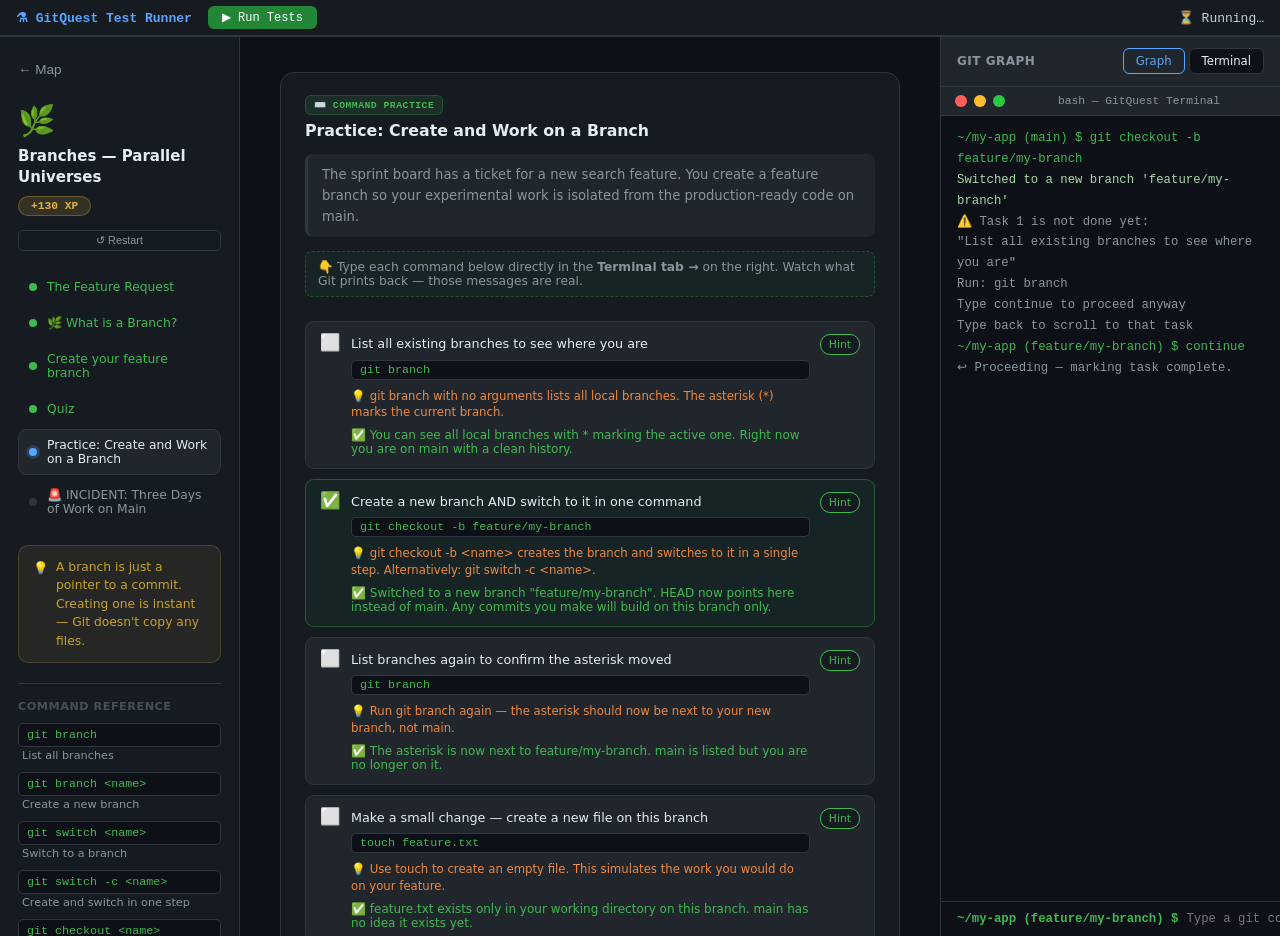
==== tests/runner.html @ 6dc4c081 "test: add comprehensive test suite with in-browser runner Adds tests/gitquest.test.js — 14 suites, 1" ====
<!DOCTYPE html>
<html lang="en">
<head>
  <meta charset="UTF-8" />
  <meta name="viewport" content="width=device-width, initial-scale=1.0" />
  <title>GitQuest — Test Runner</title>
  <link rel="stylesheet" href="../css/style.css" />
  <style>
    /* ── Test runner banner ── */
    #gq-runner-banner {
      position: fixed;
      top: 0; left: 0; right: 0;
      background: #161b22;
      border-bottom: 2px solid #30363d;
      color: #c9d1d9;
      font-family: 'JetBrains Mono', monospace;
      font-size: 13px;
      padding: 6px 16px;
      display: flex;
      align-items: center;
      gap: 16px;
      z-index: 99999;
    }
    #gq-runner-banner .banner-title { font-weight: 600; color: #58a6ff; }
    #gq-runner-banner .banner-status { margin-left: auto; }
    #gq-run-btn {
      background: #238636;
      color: #fff;
      border: none;
      border-radius: 6px;
      padding: 4px 14px;
      font-family: inherit;
      font-size: 12px;
      cursor: pointer;
    }
    #gq-run-btn:hover { background: #2ea043; }
    /* push game content below banner */
    #app { margin-top: 36px; }
  </style>
</head>
<body>

<!-- ── Test runner banner (always visible) ── -->
<div id="gq-runner-banner">
  <span class="banner-title">⚗ GitQuest Test Runner</span>
  <button id="gq-run-btn" onclick="GQTest.run()">▶ Run Tests</button>
  <span class="banner-status" id="gq-banner-status">Ready — click Run Tests</span>
</div>

<div id="app">

  <!-- ═══════════════ SCREEN: WELCOME ═══════════════ -->
  <div id="screen-welcome" class="screen active">
    <div class="stars"></div>
    <div class="welcome-content">
      <div class="logo-area">
        <div class="logo-icon">⎇</div>
        <h1 class="logo-text">Git<span class="accent">Quest</span></h1>
        <p class="logo-tagline">Master Git. One commit at a time.</p>
      </div>
      <div class="welcome-features">
        <div class="feature-chip">🎮 Interactive Challenges</div>
        <div class="feature-chip">🌲 Visual Git Trees</div>
        <div class="feature-chip">💻 IDE Simulations</div>
        <div class="feature-chip">🏆 Achievements</div>
      </div>
      <div class="welcome-actions">
        <button class="btn btn-primary btn-lg" onclick="App.showScreen('lifestage')">
          Start Your Quest
          <span class="btn-arrow">→</span>
        </button>
        <button class="btn btn-ghost" onclick="App.showScreen('profile')">
          View Progress
        </button>
      </div>
      <p class="welcome-sub">No installation required · Runs in your browser · Progress saved locally</p>
    </div>
  </div>

  <!-- ═══════════════ SCREEN: LIFE STAGE ═══════════════ -->
  <div id="screen-lifestage" class="screen">
    <div class="screen-header">
      <button class="btn-back" onclick="App.showScreen('welcome')">← Back</button>
      <h2>A bit about you</h2>
      <p class="screen-subtitle">We'll tailor examples to your world so concepts click faster</p>
    </div>
    <div class="lifestage-grid">
      <div class="lifestage-card" onclick="App.selectLifeStage('school')">
        <div class="lifestage-icon">🏫</div>
        <h3>High School</h3>
        <p>Examples from school projects, group assignments, and working with classmates on shared files.</p>
        <div class="lifestage-sample">"Me and Jamie are editing the same Word doc and now we have three versions…"</div>
      </div>
      <div class="lifestage-card" onclick="App.selectLifeStage('uni')">
        <div class="lifestage-icon">🎓</div>
        <h3>University</h3>
        <p>Relatable to coursework, dissertations, lab partners, and software engineering group projects.</p>
        <div class="lifestage-sample">"Our 4-person team is all pushing to the same repo and things keep breaking…"</div>
      </div>
      <div class="lifestage-card" onclick="App.selectLifeStage('working')">
        <div class="lifestage-icon">💼</div>
        <h3>Working Professional</h3>
        <p>Real team scenarios: production hotfixes, PR reviews, branching strategies, deployments.</p>
        <div class="lifestage-sample">"My manager said 'don't break main' and I have no idea what that means yet…"</div>
      </div>
      <div class="lifestage-card" onclick="App.selectLifeStage('learner')">
        <div class="lifestage-icon">🌱</div>
        <h3>Self-Taught / Hobbyist</h3>
        <p>Building personal projects, learning from tutorials, and trying not to lose code between sessions.</p>
        <div class="lifestage-sample">"I deleted my entire project by accident and I want to make sure that never happens again…"</div>
      </div>
    </div>
  </div>

  <!-- ═══════════════ SCREEN: PERSONA SELECT ═══════════════ -->
  <div id="screen-persona" class="screen">
    <div class="screen-header">
      <button class="btn-back" onclick="App.showScreen('lifestage')">← Back</button>
      <h2>Choose Your Path</h2>
      <p class="screen-subtitle">Select the level that best fits where you are right now</p>
    </div>
    <div class="persona-grid">
      <div class="persona-card beginner" onclick="App.selectPersona('beginner')">
        <div class="persona-badge">🌱</div>
        <h3>Explorer</h3>
        <div class="persona-tag">Beginner</div>
        <p class="persona-desc">Brand new to Git? Start here. Visual lessons, no prior knowledge needed.</p>
        <div class="persona-sample">"I have no idea what version control is — where do I even start?"</div>
        <div class="persona-stats">
          <span>12 lessons</span><span>~2 hrs</span><span>No prereqs</span>
        </div>
      </div>
      <div class="persona-card intermediate" onclick="App.selectPersona('intermediate')">
        <div class="persona-badge">🔀</div>
        <h3>Adventurer</h3>
        <div class="persona-tag">Intermediate</div>
        <p class="persona-desc">Know the basics but want to work smarter. Real team scenarios, merge conflicts, pull requests.</p>
        <div class="persona-sample">"I know commits and branches — but merge conflicts terrify me."</div>
        <div class="persona-stats">
          <span>10 lessons</span><span>~3 hrs</span><span>Basic Git needed</span>
        </div>
      </div>
      <div class="persona-card expert" onclick="App.selectPersona('expert')">
        <div class="persona-badge">⚡</div>
        <h3>Master</h3>
        <div class="persona-tag">Expert</div>
        <p class="persona-desc">Production incidents, advanced workflows, team governance. You architect how teams ship.</p>
        <div class="persona-sample">"I need to bisect a regression before standups — where do I start?"</div>
        <div class="persona-stats">
          <span>8 lessons</span><span>~4 hrs</span><span>Solid Git experience</span>
        </div>
      </div>
      <div class="persona-card innovator" onclick="App.selectPersona('innovator')">
        <div class="persona-badge">🚀</div>
        <h3>Innovator</h3>
        <div class="persona-tag">AI & Strategy</div>
        <div class="innovator-new-badge">✨ NEW</div>
        <p class="persona-desc">GitOps, trunk-based dev, AI agents, merge queues — the cutting edge of how elite teams ship.</p>
        <div class="persona-sample">"I want AI coding agents and GitOps pipelines working together seamlessly."</div>
        <div class="persona-stats">
          <span>11 lessons</span><span>~5 hrs</span><span>Expert Git needed</span>
        </div>
      </div>
    </div>
  </div>

  <!-- ═══════════════ SCREEN: WORLD MAP ═══════════════ -->
  <div id="screen-worldmap" class="screen">
    <div class="worldmap-header">
      <div class="worldmap-title-area">
        <button class="btn-back" onclick="App.showScreen('persona')">← Change Path</button>
        <div>
          <h2 id="worldmap-title">Explorer Path</h2>
          <p id="worldmap-subtitle">Your Git journey starts here</p>
        </div>
      </div>
      <div class="worldmap-hud">
        <div class="hud-item">
          <span class="hud-label">XP</span>
          <span class="hud-value" id="hud-xp">0</span>
        </div>
        <div class="hud-item">
          <span class="hud-label">Level</span>
          <span class="hud-value" id="hud-level">1</span>
        </div>
        <div class="hud-item">
          <span class="hud-label">Streak</span>
          <span class="hud-value" id="hud-streak">0 🔥</span>
        </div>
        <button class="btn btn-ghost btn-sm" onclick="App.promptResetPath()">↺ Reset Path</button>
        <button class="btn btn-ghost btn-sm" onclick="App.showScreen('profile')">Profile</button>
      </div>
    </div>
    <div class="xp-bar-container">
      <div class="xp-bar" id="xp-bar"></div>
      <span class="xp-bar-label" id="xp-bar-label">0 / 500 XP</span>
    </div>
    <div class="level-map" id="level-map"></div>
  </div>

  <!-- ═══════════════ SCREEN: LESSON ═══════════════ -->
  <div id="screen-lesson" class="screen">
    <div class="lesson-layout">
      <div class="lesson-sidebar">
        <button class="btn-back" onclick="App.showScreen('worldmap')">← Map</button>
        <div class="lesson-meta">
          <div class="lesson-badge" id="lesson-badge">🌱</div>
          <h3 id="lesson-title">Lesson Title</h3>
          <div class="lesson-xp-pill" id="lesson-xp-pill">+100 XP</div>
          <button class="btn-restart-lesson" onclick="App.promptRestartLesson()" title="Restart this lesson from the beginning">↺ Restart</button>
        </div>
        <div class="lesson-progress-steps" id="lesson-steps"></div>
        <div class="lesson-tip-box" id="lesson-tip-box">
          <span class="tip-icon">💡</span>
          <span id="lesson-tip-text">Tip text here</span>
        </div>
        <div class="command-reference" id="command-reference"></div>
      </div>
      <div class="lesson-main">
        <div class="lesson-stage" id="lesson-stage"></div>
        <div class="lesson-controls">
          <button class="btn btn-ghost" id="btn-hint" onclick="App.showHint()">💡 Hint</button>
          <div class="lesson-nav">
            <button class="btn btn-secondary" id="btn-prev" onclick="App.prevStep()">← Prev</button>
            <button class="btn btn-primary" id="btn-next" onclick="App.nextStep()">Next →</button>
          </div>
        </div>
      </div>
      <div class="lesson-visualizer">
        <div class="visualizer-header">
          <span class="viz-title">Git Graph</span>
          <div class="viz-tabs">
            <button class="viz-tab active" onclick="App.switchVizTab('graph', this)">Graph</button>
            <button class="viz-tab" onclick="App.switchVizTab('terminal', this)">Terminal</button>
          </div>
        </div>
        <div class="viz-panel active" id="viz-graph">
          <svg id="git-svg" width="100%" height="320"></svg>
          <div class="git-legend" id="git-legend"></div>
        </div>
        <div class="viz-panel" id="viz-terminal">
          <div class="terminal-window">
            <div class="terminal-titlebar">
              <span class="t-dot red"></span>
              <span class="t-dot yellow"></span>
              <span class="t-dot green"></span>
              <span class="t-title">bash — GitQuest Terminal</span>
            </div>
            <div class="terminal-output" id="terminal-output"></div>
            <div class="terminal-input-row">
              <span class="terminal-prompt" id="terminal-prompt">$ </span>
              <input type="text" class="terminal-input" id="terminal-input"
                     placeholder="Type a git command…"
                     autocomplete="off" spellcheck="false"
                     onkeydown="Terminal.handleKey(event)" />
            </div>
          </div>
        </div>
      </div>
    </div>
  </div>

  <!-- ═══════════════ SCREEN: PROFILE ═══════════════ -->
  <div id="screen-profile" class="screen">
    <div class="screen-header">
      <button class="btn-back" onclick="App.goBack()">← Back</button>
      <h2>Your Profile</h2>
    </div>
    <div class="profile-layout">
      <div class="profile-card">
        <div class="profile-avatar">⎇</div>
        <h3 id="profile-name">Git Developer</h3>
        <p id="profile-level-label" class="profile-level">Explorer • Level 1</p>
        <div class="profile-xp-bar"><div id="profile-xp-fill"></div></div>
        <p id="profile-xp-text" class="profile-xp-text">0 / 500 XP to next level</p>
      </div>
      <div class="profile-stats-grid" id="profile-stats"></div>
      <div class="achievements-section">
        <h3>Achievements</h3>
        <div class="achievements-grid" id="achievements-grid"></div>
      </div>
      <div class="reset-section">
        <button class="btn btn-danger" onclick="App.resetGame()">Reset All Progress</button>
        <p class="reset-warning">This will erase all XP, completed lessons, and achievements.</p>
      </div>
    </div>
  </div>

</div><!-- #app -->

<!-- Modals (required by App.closeModal etc.) -->
<div id="modal-reset" class="modal-overlay hidden">
  <div class="modal-box">
    <div class="modal-icon">⚠️</div>
    <h2>Reset All Progress?</h2>
    <p>All XP, completed lessons, and achievements will be permanently deleted. This cannot be undone.</p>
    <div class="modal-actions">
      <button class="btn btn-danger" onclick="App.confirmReset()">Yes, Reset Everything</button>
      <button class="btn btn-ghost" onclick="App.closeModal('modal-reset')">Cancel</button>
    </div>
  </div>
</div>
<div id="modal-levelcomplete" class="modal-overlay hidden">
  <div class="modal-box">
    <div class="modal-confetti" id="confetti-container"></div>
    <div class="modal-icon">🎉</div>
    <h2>Level Complete!</h2>
    <p id="modal-lesson-name">Lesson Name</p>
    <div class="xp-award">
      <span class="xp-award-label">XP Earned</span>
      <span class="xp-award-value" id="modal-xp">+100</span>
    </div>
    <div id="modal-achievements" class="modal-achievements"></div>
    <div id="modal-story-beat" class="modal-story-beat hidden"></div>
    <div class="modal-actions">
      <button class="btn btn-primary" onclick="App.onLevelCompleteContinue()">Continue →</button>
      <button class="btn btn-ghost" onclick="App.goToMap()">Back to Map</button>
    </div>
  </div>
</div>
<div id="achievement-toast" class="achievement-toast hidden">
  <div class="toast-icon" id="toast-icon">🏆</div>
  <div class="toast-content">
    <div class="toast-title">Achievement Unlocked!</div>
    <div class="toast-name" id="toast-name">First Commit</div>
  </div>
</div>
<div id="modal-conflict" class="modal-overlay hidden">
  <div class="modal-box modal-wide">
    <h3>⚡ Merge Conflict</h3>
    <p id="conflict-context"></p>
    <div class="conflict-editor" id="conflict-editor">
      <div class="conflict-file-header" id="conflict-file-header"></div>
      <textarea class="conflict-textarea" id="conflict-textarea" spellcheck="false"></textarea>
    </div>
    <div class="conflict-actions">
      <button class="btn btn-secondary" onclick="App.resolveConflict('ours')">Keep Ours</button>
      <button class="btn btn-secondary" onclick="App.resolveConflict('theirs')">Keep Theirs</button>
      <button class="btn btn-secondary" onclick="App.resolveConflict('both')">Keep Both</button>
      <button class="btn btn-primary" onclick="App.submitConflictResolution()">Commit Merge ✓</button>
    </div>
    <div class="conflict-hint" id="conflict-hint"></div>
  </div>
</div>
<div id="modal-reset-path" class="modal-overlay hidden">
  <div class="modal-box">
    <div class="modal-icon">↺</div>
    <h2>Reset Path Progress?</h2>
    <p id="modal-reset-path-name">This will erase all XP and completed lessons for this path only.</p>
    <div class="modal-actions">
      <button class="btn btn-danger" onclick="App.confirmResetPath()">Yes, Reset Path</button>
      <button class="btn btn-ghost" onclick="App.closeModal('modal-reset-path')">Cancel</button>
    </div>
  </div>
</div>
<div id="modal-restart-lesson" class="modal-overlay hidden">
  <div class="modal-box">
    <div class="modal-icon">↺</div>
    <h2>Restart Lesson?</h2>
    <p id="modal-restart-lesson-name">This will reset your progress for this lesson only.</p>
    <div class="modal-actions">
      <button class="btn btn-primary" onclick="App.confirmRestartLesson()">Restart Lesson</button>
      <button class="btn btn-ghost" onclick="App.closeModal('modal-restart-lesson')">Cancel</button>
    </div>
  </div>
</div>
<div id="modal-ide" class="modal-overlay hidden">
  <div class="modal-box modal-fullish">
    <button class="modal-close" onclick="App.closeModal('modal-ide')">✕</button>
    <div id="ide-content"></div>
  </div>
</div>

<!-- Game scripts (same order as index.html) -->
<script src="../js/data.js"></script>
<script src="../js/data-innovator.js"></script>
<script src="../js/data-practical.js"></script>
<script src="../js/data-lifestage.js"></script>
<script src="../js/data-commands.js"></script>
<script src="../js/data-story.js"></script>
<script src="../js/visualizer.js"></script>
<script src="../js/terminal.js"></script>
<script src="../js/app.js"></script>

<!-- Test suite -->
<script src="gitquest.test.js"></script>

<script>
  // Wire banner status updates and auto-run
  (function () {
    const status = document.getElementById('gq-banner-status');

    // Patch GQTest.run to also update the banner
    const _origRun = GQTest.run.bind(GQTest);
    GQTest.run = async function () {
      status.textContent = '⏳ Running…';
      document.getElementById('gq-run-btn').disabled = true;
      try {
        await _origRun();
      } finally {
        document.getElementById('gq-run-btn').disabled = false;
        // Banner text is updated inside renderResults via the overlay
        status.textContent = 'Done — see panel below ↓';
      }
    };

    // Auto-run after a short delay so all scripts have initialised
    window.addEventListener('load', () => {
      setTimeout(() => GQTest.run(), 600);
    });
  })();
</script>
</body>
</html>
---- css/style.css ----
/* ═══════════════════════════════════════════════
   GitQuest — Global Styles
   ═══════════════════════════════════════════════ */

:root {
  --bg:          #0d1117;
  --bg2:         #161b22;
  --bg3:         #21262d;
  --border:      #30363d;
  --text:        #e6edf3;
  --text-muted:  #8b949e;
  --text-dim:    #484f58;

  --green:       #3fb950;
  --green-dim:   #1a3a22;
  --blue:        #58a6ff;
  --blue-dim:    #1a2a3a;
  --orange:      #f0883e;
  --orange-dim:  #3a2010;
  --red:         #f85149;
  --purple:      #bc8cff;
  --yellow:      #e3b341;

  --beginner:      #3fb950;
  --beginner-bg:   #0d2818;
  --inter:         #58a6ff;
  --inter-bg:      #0a1929;
  --expert:        #f0883e;
  --expert-bg:     #1f1108;
  --innovator:     #d2a8ff;
  --innovator-bg:  #160d24;

  --radius:      10px;
  --radius-lg:   16px;
  --shadow:      0 4px 24px rgba(0,0,0,.5);
  --transition:  0.22s ease;

  --font-mono:   'JetBrains Mono', 'Fira Code', monospace;
  --font-main:   'Inter', system-ui, sans-serif;
}

*, *::before, *::after { box-sizing: border-box; margin: 0; padding: 0; }

html { font-size: 15px; scroll-behavior: smooth; }

body {
  font-family: var(--font-main);
  background: var(--bg);
  color: var(--text);
  min-height: 100vh;
  overflow-x: hidden;
}

/* ── Scrollbars ────────────────────────────────── */
::-webkit-scrollbar { width: 6px; }
::-webkit-scrollbar-track { background: var(--bg2); }
::-webkit-scrollbar-thumb { background: var(--border); border-radius: 3px; }

/* ── App shell ─────────────────────────────────── */
#app { min-height: 100vh; position: relative; }

/* ── Screens ───────────────────────────────────── */
.screen {
  display: none;
  min-height: 100vh;
  animation: fadeIn .28s ease;
}
.screen.active { display: flex; flex-direction: column; }

@keyframes fadeIn {
  from { opacity: 0; transform: translateY(8px); }
  to   { opacity: 1; transform: translateY(0); }
}

/* ═══════════════════════════════════════════════
   WELCOME SCREEN
   ═══════════════════════════════════════════════ */
#screen-welcome {
  align-items: center;
  justify-content: center;
  position: relative;
  background: radial-gradient(ellipse 80% 60% at 50% 30%, #0a1f1a 0%, var(--bg) 70%);
}

.stars {
  position: absolute; inset: 0; pointer-events: none;
  background-image:
    radial-gradient(1px 1px at 20% 30%, #fff4 0%, transparent 100%),
    radial-gradient(1px 1px at 80% 10%, #fff3 0%, transparent 100%),
    radial-gradient(1px 1px at 60% 70%, #fff3 0%, transparent 100%),
    radial-gradient(2px 2px at 40% 55%, #fff2 0%, transparent 100%),
    radial-gradient(1px 1px at 10% 80%, #fff4 0%, transparent 100%),
    radial-gradient(1px 1px at 90% 85%, #fff3 0%, transparent 100%),
    radial-gradient(1px 1px at 50% 15%, #fff4 0%, transparent 100%),
    radial-gradient(1px 1px at 25% 65%, #fff2 0%, transparent 100%),
    radial-gradient(1px 1px at 75% 45%, #fff3 0%, transparent 100%);
}

.welcome-content {
  text-align: center;
  z-index: 1;
  max-width: 680px;
  padding: 40px 24px;
}

.logo-area { margin-bottom: 36px; }

.logo-icon {
  font-size: 64px;
  display: block;
  margin-bottom: 8px;
  filter: drop-shadow(0 0 24px var(--green));
  animation: pulse-glow 3s ease-in-out infinite;
}

@keyframes pulse-glow {
  0%, 100% { filter: drop-shadow(0 0 20px var(--green)); }
  50%       { filter: drop-shadow(0 0 40px var(--green)); }
}

.logo-text {
  font-size: 3.6rem;
  font-weight: 700;
  letter-spacing: -2px;
  line-height: 1;
  margin-bottom: 12px;
}

.logo-text .accent { color: var(--green); }

.logo-tagline {
  color: var(--text-muted);
  font-size: 1.1rem;
  letter-spacing: .5px;
}

.welcome-features {
  display: flex;
  flex-wrap: wrap;
  justify-content: center;
  gap: 10px;
  margin-bottom: 40px;
}

.feature-chip {
  background: var(--bg2);
  border: 1px solid var(--border);
  border-radius: 100px;
  padding: 7px 16px;
  font-size: .85rem;
  color: var(--text-muted);
}

.welcome-actions {
  display: flex;
  flex-direction: column;
  align-items: center;
  gap: 14px;
  margin-bottom: 20px;
}

.welcome-sub {
  color: var(--text-dim);
  font-size: .8rem;
  margin-top: 8px;
}

/* ═══════════════════════════════════════════════
   BUTTONS
   ═══════════════════════════════════════════════ */
.btn {
  display: inline-flex;
  align-items: center;
  gap: 8px;
  padding: 11px 24px;
  border-radius: var(--radius);
  border: 1px solid transparent;
  font-family: var(--font-main);
  font-size: .95rem;
  font-weight: 500;
  cursor: pointer;
  transition: all var(--transition);
  text-decoration: none;
  white-space: nowrap;
}

.btn-primary {
  background: var(--green);
  color: #000;
  border-color: var(--green);
}
.btn-primary:hover { background: #4fd260; transform: translateY(-1px); box-shadow: 0 4px 20px rgba(63,185,80,.4); }

.btn-secondary {
  background: var(--bg2);
  color: var(--text);
  border-color: var(--border);
}
.btn-secondary:hover { background: var(--bg3); border-color: var(--text-muted); }

.btn-ghost {
  background: transparent;
  color: var(--text-muted);
  border-color: transparent;
}
.btn-ghost:hover { background: var(--bg2); color: var(--text); }

.btn-lg { padding: 15px 36px; font-size: 1.05rem; }
.btn-sm { padding: 7px 14px; font-size: .82rem; }

.btn-arrow { transition: transform var(--transition); }
.btn:hover .btn-arrow { transform: translateX(4px); }

.btn-back {
  display: inline-flex;
  align-items: center;
  gap: 6px;
  background: none;
  border: none;
  color: var(--text-muted);
  cursor: pointer;
  font-size: .9rem;
  padding: 6px 0;
  transition: color var(--transition);
}
.btn-back:hover { color: var(--text); }

/* ═══════════════════════════════════════════════
   SCREEN HEADER (shared)
   ═══════════════════════════════════════════════ */
.screen-header {
  display: flex;
  flex-direction: column;
  align-items: center;
  padding: 40px 24px 20px;
  text-align: center;
}

.screen-header h2 { font-size: 2rem; font-weight: 700; margin-bottom: 6px; }
.screen-subtitle { color: var(--text-muted); font-size: 1rem; }

/* ═══════════════════════════════════════════════
   PERSONA SELECT
   ═══════════════════════════════════════════════ */
#screen-persona { background: var(--bg); }

/* ─── Persona grid — tile style, matches lifestage-grid ─── */
.persona-grid {
  display: grid;
  grid-template-columns: repeat(auto-fit, minmax(220px, 1fr));
  gap: 20px;
  padding: 24px;
  max-width: 960px;
  margin: 0 auto;
  width: 100%;
}

.persona-card {
  background: var(--bg2);
  border: 1px solid var(--border);
  border-radius: 14px;
  padding: 26px 20px;
  cursor: pointer;
  transition: border-color .2s, transform .15s, box-shadow .2s;
  display: flex;
  flex-direction: column;
  align-items: center;
  text-align: center;
  gap: 10px;
  position: relative;
  overflow: hidden;
}

.persona-card::before {
  content: '';
  position: absolute;
  inset: 0;
  opacity: 0;
  transition: opacity .2s;
  border-radius: 14px;
  pointer-events: none;
}

.persona-card.beginner::before  { background: radial-gradient(ellipse 80% 40% at 50% 0%, var(--beginner-bg) 0%, transparent 70%); }
.persona-card.intermediate::before { background: radial-gradient(ellipse 80% 40% at 50% 0%, var(--inter-bg) 0%, transparent 70%); }
.persona-card.expert::before    { background: radial-gradient(ellipse 80% 40% at 50% 0%, var(--expert-bg) 0%, transparent 70%); }
.persona-card.innovator::before { background: radial-gradient(ellipse 80% 40% at 50% 0%, rgba(188,140,255,.12) 0%, transparent 70%); }

.persona-card:hover { transform: translateY(-3px); box-shadow: 0 8px 24px rgba(0,0,0,.35); }
.persona-card.beginner:hover    { border-color: var(--beginner); }
.persona-card.intermediate:hover { border-color: var(--inter); }
.persona-card.expert:hover      { border-color: var(--expert); }
.persona-card.innovator:hover   { border-color: var(--innovator, #bc8cff); }
.persona-card:hover::before     { opacity: 1; }

.persona-badge { font-size: 2.6rem; }
.persona-card h3 { font-size: 1.15rem; font-weight: 700; margin: 0; }

.persona-tag {
  display: inline-block;
  padding: 2px 10px;
  border-radius: 100px;
  font-size: .72rem;
  font-weight: 600;
  letter-spacing: .5px;
  text-transform: uppercase;
}
.beginner .persona-tag    { background: var(--beginner-bg); color: var(--beginner); border: 1px solid var(--beginner); }
.intermediate .persona-tag { background: var(--inter-bg);   color: var(--inter);    border: 1px solid var(--inter); }
.expert .persona-tag      { background: var(--expert-bg);   color: var(--expert);   border: 1px solid var(--expert); }
.innovator .persona-tag   { background: rgba(188,140,255,.15); color: #bc8cff;      border: 1px solid #bc8cff; }

.persona-desc {
  color: var(--text-muted);
  font-size: .83rem;
  line-height: 1.55;
  margin: 0;
}

.persona-sample {
  font-size: .78rem;
  font-style: italic;
  color: var(--text-dim);
  background: var(--bg3);
  border-radius: 7px;
  padding: 8px 10px;
  line-height: 1.5;
  width: 100%;
}

.persona-stats {
  display: flex;
  gap: 12px;
  padding-top: 8px;
  border-top: 1px solid var(--border);
  width: 100%;
  justify-content: center;
}
.persona-stats span { color: var(--text-dim); font-size: .78rem; }

/* ═══════════════════════════════════════════════
   WORLD MAP
   ═══════════════════════════════════════════════ */
#screen-worldmap {
  background: var(--bg);
  align-items: stretch;
}

.worldmap-header {
  display: flex;
  align-items: center;
  justify-content: space-between;
  padding: 20px 32px;
  border-bottom: 1px solid var(--border);
  background: var(--bg2);
  gap: 16px;
  flex-wrap: wrap;
}

.worldmap-title-area {
  display: flex;
  align-items: center;
  gap: 20px;
}

.worldmap-title-area h2 { font-size: 1.4rem; font-weight: 700; }
.worldmap-title-area p  { color: var(--text-muted); font-size: .85rem; }

.worldmap-hud {
  display: flex;
  align-items: center;
  gap: 24px;
}

.hud-item { display: flex; flex-direction: column; align-items: center; gap: 2px; }
.hud-label { font-size: .7rem; text-transform: uppercase; letter-spacing: .5px; color: var(--text-dim); }
.hud-value { font-size: 1.1rem; font-weight: 700; font-family: var(--font-mono); }

.xp-bar-container {
  height: 5px;
  background: var(--bg3);
  position: relative;
}
.xp-bar {
  height: 100%;
  background: linear-gradient(90deg, var(--green), var(--blue));
  transition: width 0.8s cubic-bezier(.4,0,.2,1);
}
.xp-bar-label {
  position: absolute;
  right: 16px;
  top: 6px;
  font-size: .72rem;
  color: var(--text-dim);
  font-family: var(--font-mono);
}

.level-map {
  flex: 1;
  overflow-y: auto;
  padding: 40px;
  display: flex;
  flex-direction: column;
  gap: 16px;
  max-width: 900px;
  margin: 0 auto;
  width: 100%;
}

.level-item {
  display: flex;
  align-items: center;
  gap: 20px;
  background: var(--bg2);
  border: 1px solid var(--border);
  border-radius: var(--radius-lg);
  padding: 18px 24px;
  cursor: pointer;
  transition: all var(--transition);
  position: relative;
}

.level-item:hover { border-color: var(--text-muted); transform: translateX(4px); }
.level-item.completed { border-color: var(--green); }
.level-item.locked { opacity: .45; cursor: not-allowed; pointer-events: none; }
.level-item.locked:hover { transform: none; }
.level-item.current { border-color: var(--blue); box-shadow: 0 0 0 1px var(--blue); }

.level-item.beginner.completed { border-color: var(--beginner); background: linear-gradient(90deg, var(--beginner-bg), var(--bg2)); }
.level-item.intermediate.completed { border-color: var(--inter); background: linear-gradient(90deg, var(--inter-bg), var(--bg2)); }
.level-item.expert.completed { border-color: var(--expert); background: linear-gradient(90deg, var(--expert-bg), var(--bg2)); }

.level-number {
  width: 44px;
  height: 44px;
  border-radius: 50%;
  display: flex;
  align-items: center;
  justify-content: center;
  font-weight: 700;
  font-size: 1rem;
  flex-shrink: 0;
  border: 2px solid var(--border);
  background: var(--bg3);
}

.level-item.beginner .level-number  { border-color: var(--beginner); color: var(--beginner); }
.level-item.intermediate .level-number { border-color: var(--inter); color: var(--inter); }
.level-item.expert .level-number       { border-color: var(--expert); color: var(--expert); }
.level-item.completed .level-number { background: var(--green); color: #000; border-color: var(--green); }

.level-info { flex: 1; min-width: 0; }
.level-info h4 { font-size: 1rem; font-weight: 600; margin-bottom: 4px; }
.level-info p  { color: var(--text-muted); font-size: .85rem; }

.level-meta {
  display: flex;
  flex-direction: column;
  align-items: flex-end;
  gap: 6px;
}

.level-xp {
  font-size: .8rem;
  font-family: var(--font-mono);
  color: var(--yellow);
  font-weight: 600;
}

.level-type-badge {
  font-size: .7rem;
  padding: 3px 10px;
  border-radius: 100px;
  background: var(--bg3);
  color: var(--text-muted);
  text-transform: capitalize;
}

.level-connector {
  width: 2px;
  height: 16px;
  background: var(--border);
  margin-left: 41px;
  border-radius: 1px;
}

/* ═══════════════════════════════════════════════
   LESSON SCREEN
   ═══════════════════════════════════════════════ */
#screen-lesson { flex-direction: row; min-height: 100vh; }

.lesson-layout {
  display: grid;
  grid-template-columns: 240px 1fr 340px;
  width: 100%;
  height: 100vh;
}

/* Sidebar */
.lesson-sidebar {
  background: var(--bg2);
  border-right: 1px solid var(--border);
  padding: 20px 18px;
  display: flex;
  flex-direction: column;
  gap: 20px;
  overflow-y: auto;
}

.lesson-meta { display: flex; flex-direction: column; gap: 8px; }
.lesson-badge { font-size: 2rem; }

.lesson-meta h3 {
  font-size: 1rem;
  font-weight: 600;
  line-height: 1.4;
  color: var(--text);
}

.lesson-xp-pill {
  display: inline-block;
  padding: 3px 12px;
  background: rgba(227,179,65,.15);
  color: var(--yellow);
  border: 1px solid rgba(227,179,65,.3);
  border-radius: 100px;
  font-size: .75rem;
  font-weight: 600;
  font-family: var(--font-mono);
  width: fit-content;
}

.lesson-progress-steps {
  display: flex;
  flex-direction: column;
  gap: 4px;
}

.step-item {
  display: flex;
  align-items: center;
  gap: 10px;
  padding: 8px 10px;
  border-radius: 8px;
  font-size: .82rem;
  color: var(--text-muted);
  cursor: pointer;
  transition: all var(--transition);
  border: 1px solid transparent;
}
.step-item:hover { background: var(--bg3); color: var(--text); }
.step-item.active { background: var(--bg3); color: var(--text); border-color: var(--border); }
.step-item.done { color: var(--green); }

.step-dot {
  width: 8px; height: 8px;
  border-radius: 50%;
  background: var(--border);
  flex-shrink: 0;
}
.step-item.done .step-dot { background: var(--green); }
.step-item.active .step-dot { background: var(--blue); box-shadow: 0 0 0 3px rgba(88,166,255,.2); }

.lesson-tip-box {
  background: rgba(227,179,65,.08);
  border: 1px solid rgba(227,179,65,.2);
  border-radius: var(--radius);
  padding: 12px 14px;
  display: flex;
  gap: 8px;
  align-items: flex-start;
  font-size: .82rem;
  color: #c9a227;
  line-height: 1.5;
}
.tip-icon { flex-shrink: 0; margin-top: 1px; }

.command-reference {
  border-top: 1px solid var(--border);
  padding-top: 16px;
}

.command-reference h5 {
  font-size: .75rem;
  text-transform: uppercase;
  letter-spacing: .5px;
  color: var(--text-dim);
  margin-bottom: 10px;
}

.cmd-item {
  display: flex;
  flex-direction: column;
  gap: 2px;
  margin-bottom: 10px;
}

.cmd-code {
  font-family: var(--font-mono);
  font-size: .78rem;
  color: var(--green);
  background: var(--bg);
  padding: 4px 8px;
  border-radius: 5px;
  border: 1px solid var(--border);
  word-break: break-all;
}

.cmd-desc { font-size: .75rem; color: var(--text-muted); padding-left: 4px; }

/* Main lesson area */
.lesson-main {
  display: flex;
  flex-direction: column;
  overflow-y: auto;
}

.lesson-stage {
  flex: 1;
  padding: 36px 40px;
  display: flex;
  flex-direction: column;
  gap: 24px;
}

.lesson-controls {
  display: flex;
  align-items: center;
  justify-content: space-between;
  padding: 16px 32px;
  border-top: 1px solid var(--border);
  background: var(--bg2);
}

.lesson-nav { display: flex; gap: 12px; }

/* Stage content types */
.stage-story {
  background: var(--bg2);
  border: 1px solid var(--border);
  border-left: 4px solid var(--blue);
  border-radius: var(--radius);
  padding: 20px 24px;
}

.stage-story h2 {
  font-size: 1.5rem;
  font-weight: 700;
  margin-bottom: 8px;
  line-height: 1.3;
}

.stage-story .story-context {
  color: var(--text-muted);
  font-size: .9rem;
  line-height: 1.7;
  margin-bottom: 12px;
}

.stage-story .story-objective {
  display: flex;
  align-items: flex-start;
  gap: 10px;
  background: var(--bg);
  border: 1px solid var(--border);
  border-radius: 8px;
  padding: 12px 16px;
  font-size: .88rem;
  color: var(--blue);
}

.concept-box {
  background: var(--bg2);
  border: 1px solid var(--border);
  border-radius: var(--radius);
  padding: 24px;
}

.concept-box h3 {
  font-size: 1.1rem;
  font-weight: 600;
  margin-bottom: 16px;
  display: flex;
  align-items: center;
  gap: 10px;
}

.concept-text { color: var(--text-muted); line-height: 1.7; font-size: .92rem; }
.concept-text p { margin-bottom: 12px; }
.concept-text strong { color: var(--text); }
.concept-text code {
  font-family: var(--font-mono);
  background: var(--bg);
  border: 1px solid var(--border);
  padding: 2px 7px;
  border-radius: 4px;
  font-size: .85em;
  color: var(--green);
}

/* Activity: drag-drop staging */
.activity-staging {
  display: grid;
  grid-template-columns: 1fr 60px 1fr 60px 1fr;
  gap: 0;
  align-items: start;
  min-height: 240px;
}

.staging-zone {
  background: var(--bg2);
  border: 1px solid var(--border);
  border-radius: var(--radius);
  min-height: 200px;
  padding: 16px;
  transition: all var(--transition);
}

.staging-zone.drag-over { border-color: var(--blue); background: var(--blue-dim); }
.staging-zone h4 { font-size: .8rem; text-transform: uppercase; letter-spacing: .5px; color: var(--text-dim); margin-bottom: 12px; }

.staging-arrow {
  display: flex;
  align-items: center;
  justify-content: center;
  color: var(--text-dim);
  font-size: 1.4rem;
}

.file-chip {
  display: flex;
  align-items: center;
  gap: 8px;
  background: var(--bg);
  border: 1px solid var(--border);
  border-radius: 8px;
  padding: 9px 12px;
  margin-bottom: 8px;
  font-family: var(--font-mono);
  font-size: .82rem;
  cursor: grab;
  transition: all var(--transition);
  user-select: none;
}

.file-chip:hover { border-color: var(--text-muted); background: var(--bg3); }
.file-chip:active { cursor: grabbing; }
.file-chip.dragging { opacity: .5; }

.file-chip .file-status { font-size: .7rem; padding: 2px 7px; border-radius: 100px; }
.file-chip .status-new      { background: rgba(63,185,80,.15); color: var(--green); }
.file-chip .status-modified { background: rgba(227,179,65,.15); color: var(--yellow); }
.file-chip .status-deleted  { background: rgba(248,81,73,.15);  color: var(--red); }

/* Activity: commit form */
.activity-commit {
  display: flex;
  flex-direction: column;
  gap: 16px;
}

.commit-form {
  background: var(--bg2);
  border: 1px solid var(--border);
  border-radius: var(--radius);
  padding: 24px;
}

.commit-form label { display: block; font-size: .85rem; color: var(--text-muted); margin-bottom: 6px; font-weight: 500; }

.commit-form input,
.commit-form textarea {
  width: 100%;
  background: var(--bg);
  border: 1px solid var(--border);
  border-radius: 8px;
  padding: 10px 14px;
  font-family: var(--font-mono);
  font-size: .9rem;
  color: var(--text);
  margin-bottom: 16px;
  transition: border-color var(--transition);
}
.commit-form input:focus,
.commit-form textarea:focus {
  outline: none;
  border-color: var(--blue);
}
.commit-form textarea { resize: vertical; min-height: 80px; }

/* Activity: quiz */
.activity-quiz { display: flex; flex-direction: column; gap: 20px; }

.quiz-question {
  background: var(--bg2);
  border: 1px solid var(--border);
  border-radius: var(--radius);
  padding: 24px;
}

.quiz-question h4 { font-size: 1rem; font-weight: 600; margin-bottom: 20px; line-height: 1.5; }

.quiz-options { display: flex; flex-direction: column; gap: 10px; }

.quiz-option {
  display: flex;
  align-items: flex-start;
  gap: 12px;
  padding: 13px 16px;
  border: 1px solid var(--border);
  border-radius: 8px;
  cursor: pointer;
  transition: all var(--transition);
  font-size: .9rem;
  background: var(--bg);
  line-height: 1.5;
}

.quiz-option:hover { border-color: var(--blue); background: var(--blue-dim); }
.quiz-option.selected { border-color: var(--blue); background: var(--blue-dim); }
.quiz-option.correct { border-color: var(--green); background: rgba(63,185,80,.12); color: var(--green); }
.quiz-option.wrong   { border-color: var(--red);   background: rgba(248,81,73,.12);  color: var(--red); }

.quiz-option-letter {
  width: 24px; height: 24px;
  border-radius: 50%;
  border: 1px solid var(--border);
  display: flex; align-items: center; justify-content: center;
  font-size: .75rem;
  font-weight: 700;
  flex-shrink: 0;
}

.quiz-feedback {
  margin-top: 14px;
  padding: 12px 16px;
  border-radius: 8px;
  font-size: .88rem;
  line-height: 1.5;
  display: none;
}
.quiz-feedback.show { display: block; }
.quiz-feedback.correct { background: rgba(63,185,80,.1); border: 1px solid var(--green); color: var(--green); }
.quiz-feedback.wrong   { background: rgba(248,81,73,.1);  border: 1px solid var(--red);   color: var(--red); }

/* Activity: click-interact */
.activity-interactive {
  display: flex;
  flex-direction: column;
  gap: 16px;
}

.action-board {
  background: var(--bg2);
  border: 1px solid var(--border);
  border-radius: var(--radius);
  padding: 24px;
}
.action-board h4 { font-size: .9rem; font-weight: 600; margin-bottom: 16px; color: var(--text-muted); }
.action-board p  { font-size: .88rem; color: var(--text-muted); margin-bottom: 16px; line-height: 1.6; }

.action-buttons { display: flex; flex-wrap: wrap; gap: 10px; }

.action-step {
  display: flex;
  align-items: center;
  gap: 12px;
  padding: 12px 16px;
  background: var(--bg);
  border: 1px solid var(--border);
  border-radius: 8px;
  font-size: .85rem;
  margin-bottom: 8px;
  transition: all var(--transition);
}
.action-step.done { border-color: var(--green); color: var(--green); }
.action-step-check { font-size: 1rem; }

/* Activity: IDE Simulation */
.vscode-sim {
  border: 1px solid var(--border);
  border-radius: var(--radius);
  overflow: hidden;
  font-family: var(--font-mono);
  font-size: .8rem;
  background: #1e1e1e;
}

.vscode-titlebar {
  background: #323232;
  padding: 8px 16px;
  display: flex;
  align-items: center;
  gap: 8px;
  border-bottom: 1px solid #3c3c3c;
}
.vscode-titlebar .t-dot { width: 12px; height: 12px; border-radius: 50%; }
.vscode-titlebar .red    { background: #ff5f57; }
.vscode-titlebar .yellow { background: #ffbd2e; }
.vscode-titlebar .green  { background: #28ca41; }
.vscode-titlebar .title  { margin-left: auto; margin-right: auto; color: #cccccc; font-size: .78rem; }

.vscode-body {
  display: grid;
  grid-template-columns: 48px 1fr 280px;
  min-height: 320px;
}

.vscode-activity-bar {
  background: #333333;
  display: flex;
  flex-direction: column;
  align-items: center;
  padding: 8px 0;
  gap: 8px;
  border-right: 1px solid #3c3c3c;
}

.vsc-icon {
  width: 36px; height: 36px;
  border-radius: 6px;
  display: flex; align-items: center; justify-content: center;
  font-size: 1.1rem;
  cursor: pointer;
  color: #858585;
  transition: all var(--transition);
}
.vsc-icon:hover, .vsc-icon.active { color: #fff; background: #2a2d2e; }

.vscode-editor {
  display: flex;
  flex-direction: column;
}

.vscode-tabs {
  display: flex;
  background: #2d2d2d;
  border-bottom: 1px solid #3c3c3c;
  overflow-x: auto;
}
.vscode-tab {
  padding: 7px 16px;
  font-size: .78rem;
  color: #969696;
  border-right: 1px solid #3c3c3c;
  cursor: pointer;
  white-space: nowrap;
  display: flex; align-items: center; gap: 6px;
}
.vscode-tab.active { color: #fff; background: #1e1e1e; border-bottom: 2px solid #007acc; }

.vscode-code {
  flex: 1;
  padding: 16px;
  color: #d4d4d4;
  overflow-y: auto;
  line-height: 1.7;
  background: #1e1e1e;
}
.vscode-code .line-num { color: #5a5a5a; user-select: none; margin-right: 20px; }
.vscode-code .kw  { color: #569cd6; }
.vscode-code .str { color: #ce9178; }
.vscode-code .fn  { color: #dcdcaa; }
.vscode-code .comment { color: #6a9955; }
.vscode-code .var { color: #9cdcfe; }
.vscode-code .highlight { background: rgba(255,255,0,.1); }
.vscode-code .conflict-ours   { background: rgba(0,100,255,.2); border-left: 3px solid #4488ff; padding-left: 8px; }
.vscode-code .conflict-theirs { background: rgba(0,180,0,.15); border-left: 3px solid #44bb44; padding-left: 8px; }

.vscode-scm-panel {
  background: #252526;
  border-left: 1px solid #3c3c3c;
  display: flex;
  flex-direction: column;
}

.scm-header {
  padding: 10px 12px;
  font-size: .75rem;
  color: #cccccc;
  text-transform: uppercase;
  letter-spacing: .5px;
  background: #2d2d2d;
  border-bottom: 1px solid #3c3c3c;
}

.scm-section { padding: 8px; }
.scm-section-title { font-size: .7rem; color: #969696; text-transform: uppercase; padding: 4px 6px; letter-spacing: .4px; }

.scm-file-item {
  display: flex;
  align-items: center;
  justify-content: space-between;
  padding: 4px 6px;
  border-radius: 4px;
  cursor: pointer;
  font-size: .78rem;
  color: #cccccc;
}
.scm-file-item:hover { background: #2a2d2e; }
.scm-file-item .scm-status { font-size: .7rem; font-weight: 700; }
.scm-status.M { color: #e2c08d; }
.scm-status.A { color: #73c991; }
.scm-status.D { color: #f14c4c; }
.scm-status.U { color: #e4676b; }

.scm-input {
  margin: 8px;
  background: #3c3c3c;
  border: 1px solid #555;
  border-radius: 4px;
  padding: 8px;
  color: #cccccc;
  font-size: .78rem;
  font-family: var(--font-mono);
  resize: none;
  min-height: 52px;
}

.scm-commit-btn {
  margin: 0 8px 8px;
  background: #0e639c;
  border: none;
  color: #fff;
  padding: 7px;
  border-radius: 4px;
  cursor: pointer;
  font-size: .78rem;
  transition: background var(--transition);
}
.scm-commit-btn:hover { background: #1177bb; }

/* ═══════════════════════════════════════════════
   GIT VISUALIZER (right panel)
   ═══════════════════════════════════════════════ */
.lesson-visualizer {
  background: var(--bg2);
  border-left: 1px solid var(--border);
  display: flex;
  flex-direction: column;
  overflow: hidden;
}

.visualizer-header {
  display: flex;
  align-items: center;
  justify-content: space-between;
  padding: 12px 16px;
  border-bottom: 1px solid var(--border);
  background: var(--bg3);
}
.viz-title { font-size: .8rem; font-weight: 600; text-transform: uppercase; letter-spacing: .5px; color: var(--text-muted); }

.viz-tabs { display: flex; gap: 4px; }
.viz-tab {
  padding: 5px 12px;
  border-radius: 6px;
  border: 1px solid transparent;
  background: none;
  color: var(--text-muted);
  cursor: pointer;
  font-size: .78rem;
  font-family: var(--font-main);
  transition: all var(--transition);
}
.viz-tab.active, .viz-tab:hover { background: var(--bg); color: var(--text); border-color: var(--border); }

/* Tab attention pulse — shown when a panel hint fires */
@keyframes tabPulse {
  0%   { box-shadow: 0 0 0 0 rgba(88,166,255,.7); }
  60%  { box-shadow: 0 0 0 6px rgba(88,166,255,0); }
  100% { box-shadow: 0 0 0 0 rgba(88,166,255,0); }
}
.viz-tab.tab-attention {
  border-color: var(--blue) !important;
  color: var(--blue) !important;
  animation: tabPulse 1.2s ease 3;
}

.viz-panel { display: none; flex-direction: column; flex: 1; overflow: hidden; }
.viz-panel.active { display: flex; }

/* ─── Panel hint — contextual pointer inside lesson stage ─── */
/* Panel hints — same visual style as .tp-pointer (dashed border, muted) */
.panel-hint {
  display: flex;
  align-items: flex-start;
  gap: 9px;
  margin-top: 14px;
  padding: 8px 12px;
  border-radius: 7px;
  font-size: .82rem;
  line-height: 1.5;
  border: 1px dashed;
  color: var(--text-muted);
  animation: hintSlideIn .3s ease;
}
@keyframes hintSlideIn {
  from { opacity: 0; transform: translateY(6px); }
  to   { opacity: 1; transform: translateY(0); }
}
.panel-hint.terminal-hint {
  background: rgba(63,185,80,.06);
  border-color: rgba(63,185,80,.3);
}
.panel-hint.graph-hint {
  background: rgba(88,166,255,.06);
  border-color: rgba(88,166,255,.3);
}
.panel-hint-icon { font-size: 1rem; flex-shrink: 0; margin-top: 1px; }
.panel-hint strong { font-weight: 600; color: var(--text); }

#git-svg {
  flex: 1;
  min-height: 0;
}

.git-legend {
  padding: 10px 16px;
  border-top: 1px solid var(--border);
  display: flex;
  flex-wrap: wrap;
  gap: 10px;
}

.legend-item {
  display: flex;
  align-items: center;
  gap: 6px;
  font-size: .72rem;
  color: var(--text-muted);
  font-family: var(--font-mono);
}
.legend-dot { width: 10px; height: 10px; border-radius: 50%; }

/* ═══════════════════════════════════════════════
   TERMINAL
   ═══════════════════════════════════════════════ */
.terminal-window {
  display: flex;
  flex-direction: column;
  height: 100%;
  background: #0d1117;
  font-family: var(--font-mono);
  font-size: .82rem;
}

.terminal-titlebar {
  display: flex;
  align-items: center;
  gap: 7px;
  padding: 8px 14px;
  background: #21262d;
  border-bottom: 1px solid var(--border);
}
.t-dot { width: 12px; height: 12px; border-radius: 50%; }
.t-dot.red    { background: #ff5f57; }
.t-dot.yellow { background: #ffbd2e; }
.t-dot.green  { background: #28ca41; }
.t-title { margin: 0 auto; color: var(--text-muted); font-size: .75rem; }

.terminal-output {
  flex: 1;
  overflow-y: auto;
  padding: 12px 16px;
  color: var(--text);
  line-height: 1.7;
}

.terminal-output .t-line { display: block; }
.terminal-output .t-cmd  { color: var(--green); }
.terminal-output .t-out  { color: #a5d6a7; }
.terminal-output .t-err  { color: var(--red); }
.terminal-output .t-info { color: var(--text-muted); }
.terminal-output .t-head { color: var(--blue); font-weight: 600; }
.terminal-output .t-branch { color: var(--purple); }
.terminal-output .t-prompt { color: var(--text-dim); }

.terminal-input-row {
  display: flex;
  align-items: center;
  gap: 8px;
  padding: 10px 16px;
  border-top: 1px solid var(--border);
  background: #0d1117;
}

.terminal-prompt { color: var(--green); font-weight: 600; white-space: nowrap; }

.terminal-input {
  flex: 1;
  background: none;
  border: none;
  color: var(--text);
  font-family: var(--font-mono);
  font-size: .82rem;
  outline: none;
  caret-color: var(--green);
}

/* ═══════════════════════════════════════════════
   PROFILE SCREEN
   ═══════════════════════════════════════════════ */
#screen-profile {
  background: var(--bg);
  align-items: center;
}

.profile-layout {
  width: 100%;
  max-width: 860px;
  padding: 20px 32px 60px;
  display: flex;
  flex-direction: column;
  gap: 24px;
}

.profile-card {
  background: var(--bg2);
  border: 1px solid var(--border);
  border-radius: var(--radius-lg);
  padding: 32px;
  display: flex;
  flex-direction: column;
  align-items: center;
  gap: 12px;
}

.profile-avatar {
  width: 80px; height: 80px;
  border-radius: 50%;
  background: linear-gradient(135deg, var(--green), var(--blue));
  display: flex; align-items: center; justify-content: center;
  font-size: 2.2rem;
  color: #000;
}

.profile-card h3 { font-size: 1.4rem; font-weight: 700; }
.profile-level { color: var(--text-muted); font-size: .9rem; }

.profile-xp-bar {
  width: 300px;
  height: 8px;
  background: var(--bg3);
  border-radius: 4px;
  overflow: hidden;
}
.profile-xp-bar div { height: 100%; background: linear-gradient(90deg, var(--green), var(--blue)); border-radius: 4px; transition: width .8s; }
.profile-xp-text { font-size: .8rem; color: var(--text-muted); font-family: var(--font-mono); }

.profile-stats-grid {
  display: grid;
  grid-template-columns: repeat(3, 1fr);
  gap: 16px;
}

.profile-stat {
  background: var(--bg2);
  border: 1px solid var(--border);
  border-radius: var(--radius);
  padding: 20px;
  text-align: center;
}
.stat-value { font-size: 2rem; font-weight: 700; font-family: var(--font-mono); color: var(--blue); }
.stat-label { font-size: .8rem; color: var(--text-muted); margin-top: 4px; }

.achievements-section { }
.achievements-section h3 { font-size: 1.1rem; font-weight: 600; margin-bottom: 16px; }

.achievements-grid {
  display: grid;
  grid-template-columns: repeat(auto-fill, minmax(160px, 1fr));
  gap: 12px;
}

.achievement-item {
  background: var(--bg2);
  border: 1px solid var(--border);
  border-radius: var(--radius);
  padding: 16px;
  text-align: center;
  display: flex;
  flex-direction: column;
  gap: 8px;
  transition: all var(--transition);
}

.achievement-item.unlocked { border-color: var(--yellow); background: rgba(227,179,65,.06); }
.achievement-item.locked   { opacity: .4; filter: grayscale(1); }

.achievement-icon { font-size: 2rem; }
.achievement-name { font-size: .8rem; font-weight: 600; }
.achievement-desc { font-size: .72rem; color: var(--text-muted); line-height: 1.4; }

/* ═══════════════════════════════════════════════
   MODALS
   ═══════════════════════════════════════════════ */
.modal-overlay {
  position: fixed;
  inset: 0;
  background: rgba(0,0,0,.75);
  display: flex;
  align-items: center;
  justify-content: center;
  z-index: 100;
  backdrop-filter: blur(4px);
  animation: fadeIn .2s;
}
.modal-overlay.hidden { display: none; }

.modal-box {
  background: var(--bg2);
  border: 1px solid var(--border);
  border-radius: var(--radius-lg);
  padding: 40px;
  max-width: 480px;
  width: 90%;
  text-align: center;
  position: relative;
  box-shadow: var(--shadow);
  animation: slideUp .28s ease;
}

.modal-wide { max-width: 720px; text-align: left; }
.modal-fullish { max-width: 900px; width: 95%; text-align: left; }

@keyframes slideUp {
  from { opacity: 0; transform: translateY(24px); }
  to   { opacity: 1; transform: translateY(0); }
}

.modal-close {
  position: absolute;
  top: 14px; right: 14px;
  background: none; border: none; color: var(--text-muted);
  cursor: pointer; font-size: 1.1rem;
  transition: color var(--transition);
}
.modal-close:hover { color: var(--text); }

.modal-icon { font-size: 3.5rem; margin-bottom: 12px; }
.modal-box h2 { font-size: 1.6rem; font-weight: 700; margin-bottom: 6px; }
.modal-box p  { color: var(--text-muted); font-size: .9rem; margin-bottom: 20px; }

.xp-award {
  display: flex;
  flex-direction: column;
  align-items: center;
  gap: 4px;
  margin: 20px 0;
}
.xp-award-label { font-size: .8rem; color: var(--text-muted); text-transform: uppercase; letter-spacing: .5px; }
.xp-award-value { font-size: 2.8rem; font-weight: 800; color: var(--yellow); font-family: var(--font-mono); }

.modal-actions { display: flex; gap: 12px; justify-content: center; margin-top: 24px; flex-wrap: wrap; }

.modal-achievements { display: flex; flex-direction: column; gap: 8px; margin-top: 10px; }
.modal-ach-item {
  display: flex; align-items: center; gap: 10px;
  background: rgba(227,179,65,.08);
  border: 1px solid rgba(227,179,65,.2);
  border-radius: 8px; padding: 10px 14px;
  font-size: .85rem; color: var(--yellow);
}

/* Level complete confetti */
.modal-confetti {
  position: absolute;
  inset: 0;
  pointer-events: none;
  overflow: hidden;
  border-radius: var(--radius-lg);
}
.confetti-piece {
  position: absolute;
  width: 10px; height: 10px;
  animation: confettiFall 2s ease-in forwards;
}
@keyframes confettiFall {
  0%   { transform: translateY(-20px) rotate(0deg); opacity: 1; }
  100% { transform: translateY(300px) rotate(720deg); opacity: 0; }
}

/* Conflict editor */
.conflict-editor { margin: 16px 0; }
.conflict-file-header {
  background: var(--bg3);
  border: 1px solid var(--border);
  border-bottom: none;
  border-radius: 8px 8px 0 0;
  padding: 8px 14px;
  font-family: var(--font-mono);
  font-size: .8rem;
  color: var(--text-muted);
}
.conflict-textarea {
  width: 100%;
  min-height: 200px;
  background: var(--bg);
  border: 1px solid var(--border);
  border-radius: 0 0 8px 8px;
  padding: 14px;
  font-family: var(--font-mono);
  font-size: .82rem;
  color: var(--text);
  resize: vertical;
  line-height: 1.7;
}
.conflict-textarea:focus { outline: none; border-color: var(--blue); }
.conflict-actions { display: flex; gap: 10px; flex-wrap: wrap; }
.conflict-hint { margin-top: 12px; font-size: .82rem; color: var(--text-muted); }

/* Achievement toast */
.achievement-toast {
  position: fixed;
  bottom: 24px; right: 24px;
  display: flex;
  align-items: center;
  gap: 14px;
  background: var(--bg2);
  border: 1px solid var(--yellow);
  border-radius: var(--radius);
  padding: 14px 20px;
  box-shadow: 0 4px 24px rgba(0,0,0,.5);
  z-index: 200;
  animation: toastIn .4s cubic-bezier(.34,1.56,.64,1);
}
.achievement-toast.hidden { display: none; }
@keyframes toastIn {
  from { transform: translateX(120%); opacity: 0; }
  to   { transform: translateX(0); opacity: 1; }
}
.toast-icon { font-size: 2rem; }
.toast-title { font-size: .72rem; color: var(--text-muted); text-transform: uppercase; letter-spacing: .4px; }
.toast-name  { font-size: .9rem; font-weight: 600; color: var(--yellow); }

/* ═══════════════════════════════════════════════
   INFOGRAPHIC / CONCEPT VISUAL
   ═══════════════════════════════════════════════ */
.concept-diagram {
  display: flex;
  align-items: center;
  justify-content: center;
  gap: 0;
  padding: 24px;
  background: var(--bg);
  border: 1px solid var(--border);
  border-radius: var(--radius);
  flex-wrap: wrap;
  gap: 8px;
}

.diagram-box {
  background: var(--bg2);
  border: 1px solid var(--border);
  border-radius: var(--radius);
  padding: 12px 20px;
  text-align: center;
  min-width: 110px;
}
.diagram-box .box-icon { font-size: 1.6rem; display: block; margin-bottom: 4px; }
.diagram-box .box-label { font-size: .8rem; font-weight: 600; }
.diagram-box .box-sub   { font-size: .7rem; color: var(--text-muted); }
.diagram-arrow { font-size: 1.3rem; color: var(--text-dim); padding: 0 4px; }

/* Scenario cards (expert level) */
.scenario-card {
  border: 1px solid var(--border);
  border-radius: var(--radius);
  overflow: hidden;
}
.scenario-header {
  background: var(--bg3);
  padding: 14px 20px;
  display: flex;
  align-items: center;
  gap: 12px;
}
.scenario-severity {
  padding: 3px 10px;
  border-radius: 100px;
  font-size: .72rem;
  font-weight: 700;
  text-transform: uppercase;
}
.severity-critical { background: rgba(248,81,73,.2); color: var(--red); }
.severity-warning  { background: rgba(227,179,65,.2); color: var(--yellow); }
.severity-info     { background: rgba(88,166,255,.2); color: var(--blue); }

.scenario-body { padding: 20px; }

/* Progress indicator */
.progress-indicator {
  display: flex;
  align-items: center;
  justify-content: center;
  gap: 8px;
  padding: 12px;
}
.progress-dot {
  width: 8px; height: 8px;
  border-radius: 50%;
  background: var(--border);
  transition: all var(--transition);
}
.progress-dot.done { background: var(--green); }
.progress-dot.active { background: var(--blue); width: 22px; border-radius: 4px; }

/* Responsive tweaks */
@media (max-width: 900px) {
  .lesson-layout {
    grid-template-columns: 1fr;
    grid-template-rows: auto 1fr auto;
    height: auto;
  }
  .lesson-sidebar { display: none; }
  .lesson-visualizer { min-height: 280px; }
  .persona-grid { grid-template-columns: 1fr; }
  .profile-stats-grid { grid-template-columns: repeat(2, 1fr); }
  .worldmap-header { flex-direction: column; align-items: flex-start; }
}

/* ═══════════════════════════════════════════════
   INNOVATOR PATH — Persona card & level styles
   ═══════════════════════════════════════════════ */

.persona-card.innovator::before {
  background: radial-gradient(ellipse 80% 40% at 50% 0%, var(--innovator-bg) 0%, transparent 70%);
}
.persona-card.innovator:hover { border-color: var(--innovator); }
.innovator .persona-tag {
  background: var(--innovator-bg);
  color: var(--innovator);
  border: 1px solid var(--innovator);
}
.innovator-btn { background: var(--innovator); color: #000; border-color: var(--innovator); }
.innovator-btn:hover { background: #e0c0ff; }

/* "NEW" badge on innovator card */
.innovator-new-badge {
  position: absolute;
  top: 14px; right: 14px;
  background: linear-gradient(135deg, #d2a8ff, #bc8cff);
  color: #000;
  font-size: .7rem;
  font-weight: 800;
  padding: 3px 10px;
  border-radius: 100px;
  letter-spacing: .5px;
}
.persona-card.innovator { position: relative; }

/* World map level items */
.level-item.innovator .level-number { border-color: var(--innovator); color: var(--innovator); }
.level-item.innovator.completed { border-color: var(--innovator); background: linear-gradient(90deg, var(--innovator-bg), var(--bg2)); }
.level-item.innovator.completed .level-number { background: var(--innovator); color: #000; border-color: var(--innovator); }

/* Welcome screen accent — extends for innovator glow */
#screen-welcome { background: radial-gradient(ellipse 80% 60% at 50% 30%, #0a1520 0%, var(--bg) 70%); }

/* ── AI Commit diff viewer ─────────────────────── */
.diff-viewer {
  background: #0d1117;
  border: 1px solid var(--border);
  border-radius: var(--radius);
  padding: 14px;
  font-family: var(--font-mono);
  font-size: .78rem;
  line-height: 1.8;
  overflow-x: auto;
}
.diff-add  { color: var(--green); }
.diff-del  { color: var(--red); }
.diff-meta { color: var(--blue); }

/* ── Agent workflow stepper ────────────────────── */
.agent-progress {
  height: 4px;
  background: var(--bg3);
  border-radius: 2px;
  overflow: hidden;
  margin-top: 8px;
}
.agent-progress-fill {
  height: 100%;
  background: var(--innovator);
  border-radius: 2px;
  transition: width .5s cubic-bezier(.4,0,.2,1);
}

/* Innovator-coloured action buttons */
.btn-innovator {
  background: rgba(210,168,255,.15);
  border: 1px solid rgba(210,168,255,.3);
  color: var(--innovator);
}
.btn-innovator:hover { background: rgba(210,168,255,.25); }

/* Feature flag toggle (used in TBD lesson) */
.flag-toggle {
  display: inline-flex;
  align-items: center;
  gap: 10px;
  background: var(--bg2);
  border: 1px solid var(--border);
  border-radius: 100px;
  padding: 8px 16px;
  cursor: pointer;
  transition: all var(--transition);
  font-size: .85rem;
}
.flag-toggle.on  { border-color: var(--green); color: var(--green); }
.flag-toggle.off { border-color: var(--red);   color: var(--red); }

.flag-toggle-dot {
  width: 20px; height: 12px;
  background: var(--border);
  border-radius: 6px;
  position: relative;
  transition: background var(--transition);
}
.flag-toggle-dot::after {
  content: '';
  position: absolute;
  width: 10px; height: 10px;
  border-radius: 50%;
  background: #fff;
  top: 1px; left: 1px;
  transition: transform var(--transition);
}
.flag-toggle.on .flag-toggle-dot  { background: var(--green); }
.flag-toggle.on .flag-toggle-dot::after { transform: translateX(8px); }

/* GitOps pipeline diagram */
.gitops-pipeline {
  display: flex;
  align-items: center;
  gap: 0;
  padding: 20px;
  overflow-x: auto;
}
.pipeline-step {
  display: flex;
  flex-direction: column;
  align-items: center;
  gap: 6px;
  min-width: 90px;
  text-align: center;
}
.pipeline-icon {
  width: 48px; height: 48px;
  border-radius: 12px;
  display: flex; align-items: center; justify-content: center;
  font-size: 1.4rem;
  border: 2px solid var(--border);
  background: var(--bg2);
  transition: all var(--transition);
}
.pipeline-icon.active { border-color: var(--innovator); box-shadow: 0 0 0 4px rgba(210,168,255,.15); }
.pipeline-icon.done   { border-color: var(--green); background: rgba(63,185,80,.1); }
.pipeline-label { font-size: .72rem; color: var(--text-muted); }
.pipeline-arrow { color: var(--text-dim); font-size: 1.2rem; padding: 0 6px; margin-bottom: 20px; flex-shrink: 0; }

/* Conventional commit type chips */
.cc-type-grid {
  display: grid;
  grid-template-columns: repeat(auto-fill, minmax(180px, 1fr));
  gap: 10px;
  margin-top: 12px;
}
.cc-type-item {
  background: var(--bg2);
  border: 1px solid var(--border);
  border-radius: 8px;
  padding: 10px 14px;
  display: flex;
  flex-direction: column;
  gap: 4px;
}
.cc-type-item code { color: var(--purple); font-size: .82rem; }
.cc-type-item .cc-bump { font-size: .7rem; color: var(--text-muted); }
.cc-type-item .cc-bump.patch { color: var(--green); }
.cc-type-item .cc-bump.minor { color: var(--blue); }
.cc-type-item .cc-bump.major { color: var(--red); font-weight: 600; }
.cc-type-item .cc-bump.none  { color: var(--text-dim); }

/* MCP connection diagram */
.mcp-diagram {
  display: grid;
  grid-template-columns: 1fr auto 1fr;
  align-items: center;
  gap: 12px;
  padding: 20px;
  background: var(--bg);
  border: 1px solid var(--border);
  border-radius: var(--radius);
}
.mcp-node {
  background: var(--bg2);
  border: 1px solid var(--border);
  border-radius: var(--radius);
  padding: 14px;
  text-align: center;
}
.mcp-node .mcp-icon { font-size: 2rem; display: block; margin-bottom: 6px; }
.mcp-node .mcp-label { font-size: .8rem; font-weight: 600; }
.mcp-node .mcp-sub   { font-size: .72rem; color: var(--text-muted); margin-top: 3px; }
.mcp-node.active { border-color: var(--innovator); }

.mcp-arrow {
  display: flex;
  flex-direction: column;
  align-items: center;
  gap: 6px;
  font-size: .7rem;
  color: var(--text-muted);
}
.mcp-arrow .mcp-line {
  width: 40px; height: 2px;
  background: linear-gradient(90deg, var(--border), var(--innovator), var(--border));
  border-radius: 1px;
  position: relative;
}
.mcp-arrow .mcp-line::after {
  content: '▶';
  position: absolute;
  right: -8px;
  top: -7px;
  color: var(--innovator);
  font-size: .7rem;
}


/* ── Reset Section ── */
.reset-section {
  margin-top: 2rem;
  padding-top: 2rem;
  border-top: 1px solid var(--border);
  text-align: center;
}
.reset-warning {
  margin-top: .5rem;
  font-size: .8rem;
  color: var(--text-muted);
}
.btn-danger {
  background: transparent;
  border: 1px solid var(--red);
  color: var(--red);
  padding: .5rem 1.25rem;
  border-radius: 6px;
  cursor: pointer;
  font-size: .9rem;
  transition: background .2s, color .2s;
}
.btn-danger:hover {
  background: var(--red);
  color: #fff;
}

/* ═══════════════════════════════════════════════
   GitGraph v2 — Visualizer Styles
   ═══════════════════════════════════════════════ */

@keyframes gq-pulse {
  0%, 100% { opacity: .22; transform: scale(1); }
  50%       { opacity: .45; transform: scale(1.08); }
}
@keyframes gq-spin {
  from { transform: rotate(0deg);   transform-origin: 150px 84px; }
  to   { transform: rotate(360deg); transform-origin: 150px 84px; }
}

/* Tooltip */
.git-tooltip {
  position: fixed;
  z-index: 9999;
  display: none;
  background: #1c2128;
  border: 1px solid #30363d;
  border-radius: 8px;
  padding: 10px 13px;
  font-family: var(--font-mono);
  font-size: .78rem;
  min-width: 170px;
  max-width: 260px;
  box-shadow: 0 8px 24px rgba(0,0,0,.6);
  pointer-events: none;
  line-height: 1.55;
}
.gq-tt-hash   { color: #484f58; font-size: .72rem; margin-bottom: 3px; }
.gq-tt-msg    { color: #e6edf3; font-weight: 600; margin-bottom: 4px; word-break: break-word; }
.gq-tt-branch { font-size: .75rem; }
.gq-tt-tag    { color: #e3b341; font-size: .73rem; margin-top: 3px; }
.gq-tt-parent { color: #484f58; font-size: .7rem; margin-top: 3px; }

/* Legend HEAD badge */
.legend-head-badge {
  display: inline-block;
  background: #e3b341;
  color: #000;
  font-size: .62rem;
  font-weight: 800;
  padding: 1px 5px;
  border-radius: 4px;
  margin-left: 4px;
  vertical-align: middle;
  font-family: var(--font-mono);
}

/* ═══════════════════════════════════════════════
   Story Arc Card — World Map
   ═══════════════════════════════════════════════ */

.story-arc-card {
  display: flex;
  align-items: flex-start;
  gap: 16px;
  background: linear-gradient(135deg, var(--bg2) 0%, color-mix(in srgb, var(--arc-color) 6%, var(--bg2)) 100%);
  border: 1px solid color-mix(in srgb, var(--arc-color) 30%, var(--border));
  border-radius: 14px;
  padding: 18px 20px;
  margin: 0 0 20px 0;
  position: relative;
  overflow: hidden;
}
.story-arc-card::before {
  content: '';
  position: absolute;
  inset: 0;
  background: radial-gradient(ellipse at top left, color-mix(in srgb, var(--arc-color) 8%, transparent) 0%, transparent 65%);
  pointer-events: none;
}

.arc-character {
  display: flex;
  flex-direction: column;
  align-items: center;
  gap: 5px;
  min-width: 62px;
}
.arc-avatar {
  font-size: 2.2rem;
  background: color-mix(in srgb, var(--arc-color) 15%, var(--bg3));
  border: 2px solid color-mix(in srgb, var(--arc-color) 40%, transparent);
  border-radius: 50%;
  width: 54px; height: 54px;
  display: flex; align-items: center; justify-content: center;
}
.arc-char-name {
  font-weight: 700;
  font-size: .75rem;
  color: var(--arc-color);
  text-align: center;
}
.arc-char-role {
  font-size: .65rem;
  color: var(--text-muted);
  text-align: center;
}

.arc-body {
  flex: 1;
}
.arc-chapter {
  font-size: .72rem;
  font-weight: 700;
  color: var(--arc-color);
  text-transform: uppercase;
  letter-spacing: .06em;
  margin-bottom: 5px;
  font-family: var(--font-mono);
}
.arc-narrative {
  font-size: .88rem;
  color: var(--text);
  line-height: 1.6;
  margin: 0 0 8px 0;
}
.arc-quote {
  font-size: .8rem;
  color: var(--text-muted);
  font-style: italic;
  font-family: var(--font-mono);
}

.arc-progress {
  display: flex;
  flex-direction: column;
  align-items: flex-end;
  gap: 5px;
  min-width: 90px;
}
.arc-bar-wrap {
  width: 80px; height: 5px;
  background: var(--bg3);
  border-radius: 3px;
  overflow: hidden;
}
.arc-bar-fill {
  height: 100%;
  border-radius: 3px;
  transition: width .6s ease;
}
.arc-pct {
  font-size: .68rem;
  color: var(--text-muted);
  font-family: var(--font-mono);
  text-align: right;
}

/* ═══════════════════════════════════════════════
   Jungle Story Arc Card — World Map
   ═══════════════════════════════════════════════ */

.story-arc-card.jungle-card {
  display: block;
  background: linear-gradient(160deg,
    color-mix(in srgb, var(--arc-color) 8%, var(--bg)) 0%,
    color-mix(in srgb, var(--arc-color) 3%, var(--bg2)) 60%,
    var(--bg2) 100%);
  border: 1px solid color-mix(in srgb, var(--arc-color) 30%, transparent);
  border-radius: 16px;
  padding: 20px 22px;
  margin-bottom: 20px;
  position: relative;
  overflow: hidden;
}
.story-arc-card.jungle-card::before {
  content: '';
  position: absolute; inset: 0;
  background: radial-gradient(ellipse at top left,
    color-mix(in srgb, var(--arc-color) 12%, transparent) 0%,
    transparent 65%);
  pointer-events: none;
}

.jungle-zone-banner {
  display: flex;
  align-items: center;
  gap: 10px;
  margin-bottom: 14px;
}
.jungle-zone-emoji {
  font-size: 1.7rem;
  line-height: 1;
  filter: drop-shadow(0 0 6px color-mix(in srgb, var(--arc-color) 50%, transparent));
}
.jungle-zone-info { flex: 1; }
.jungle-zone-name {
  font-size: .78rem;
  font-weight: 700;
  text-transform: uppercase;
  letter-spacing: .08em;
  color: var(--arc-color);
  font-family: var(--font-mono);
}
.jungle-zone-atm {
  font-size: .73rem;
  color: var(--text-muted);
  font-style: italic;
  margin-top: 2px;
}

.jungle-chapter-row {
  display: flex;
  align-items: center;
  gap: 10px;
  margin-bottom: 10px;
}
.jungle-chapter-dots {
  display: flex;
  gap: 5px;
}
.arc-chapter-dot {
  width: 8px; height: 8px;
  border-radius: 50%;
  background: var(--bg3);
  border: 1px solid var(--border);
  transition: background .3s, transform .3s;
}
.arc-chapter-dot.done  { border-color: transparent; }
.arc-chapter-dot.active { transform: scale(1.3); border-color: transparent; }

.jungle-chapter-title {
  font-size: .78rem;
  font-weight: 700;
  font-family: var(--font-mono);
  letter-spacing: .04em;
}

.jungle-narrative {
  font-size: .875rem;
  line-height: 1.65;
  color: var(--text);
  margin: 0 0 16px;
}

.jungle-companion-row {
  display: flex;
  align-items: center;
  gap: 10px;
  padding: 10px 14px;
  background: color-mix(in srgb, var(--arc-color) 6%, var(--bg));
  border: 1px solid color-mix(in srgb, var(--arc-color) 20%, transparent);
  border-radius: 10px;
  margin-bottom: 16px;
}
.jungle-companion-avatar {
  font-size: 1.5rem;
  width: 38px; height: 38px;
  border-radius: 50%;
  border: 2px solid;
  display: flex; align-items: center; justify-content: center;
  flex-shrink: 0;
  background: var(--bg2);
}
.jungle-companion-info {
  display: flex;
  flex-direction: column;
  gap: 2px;
}
.jungle-companion-name {
  font-size: .82rem;
  font-weight: 700;
}
.jungle-companion-role {
  font-size: .73rem;
  color: var(--text-muted);
}

.jungle-progress {
  display: flex;
  flex-direction: column;
  gap: 6px;
}
.arc-trail {
  display: flex;
  gap: 4px;
  flex-wrap: wrap;
  margin-bottom: 2px;
}
.arc-trail-dot {
  width: 7px; height: 7px;
  border-radius: 50%;
  background: var(--bg3);
  border: 1px solid var(--border);
  transition: background .3s;
}
.arc-trail-dot.done { border-color: transparent; }

/* ── Location badge inside story step ─────────── */
.story-location-badge {
  display: inline-flex;
  align-items: center;
  gap: 6px;
  font-size: .72rem;
  font-weight: 600;
  font-family: var(--font-mono);
  padding: 4px 10px;
  border: 1px solid;
  border-radius: 20px;
  margin-bottom: 10px;
  opacity: .85;
  text-transform: uppercase;
  letter-spacing: .06em;
}

/* ── Jungle mission objective ─────────────────── */
.story-objective-v2.jungle-mission {
  font-size: .86rem;
}

/* ── Level-complete story beat ────────────────── */
.modal-story-beat {
  margin: 16px 0 4px;
  display: flex;
  flex-direction: column;
  gap: 10px;
}
.modal-story-beat.hidden { display: none; }

.story-beat-quote {
  display: flex;
  align-items: flex-start;
  gap: 10px;
  padding: 12px 14px;
  background: var(--bg2);
  border-left: 3px solid;
  border-radius: 0 10px 10px 0;
}
.story-beat-avatar {
  font-size: 1.3rem;
  line-height: 1;
  flex-shrink: 0;
}
.story-beat-text {
  font-size: .84rem;
  color: var(--text);
  line-height: 1.55;
  font-style: italic;
}

.story-beat-chapter {
  display: flex;
  align-items: flex-start;
  gap: 12px;
  padding: 12px 14px;
  border: 1px solid;
  border-radius: 10px;
  animation: storyBeatIn .4s ease;
}
.story-beat-ch-scene {
  font-size: 1.5rem;
  line-height: 1;
  flex-shrink: 0;
  padding-top: 2px;
}
.story-beat-ch-title {
  font-size: .82rem;
  font-weight: 700;
  font-family: var(--font-mono);
  margin-bottom: 3px;
}
.story-beat-ch-msg {
  font-size: .78rem;
  color: var(--text-muted);
}

@keyframes storyBeatIn {
  from { opacity: 0; transform: translateY(6px); }
  to   { opacity: 1; transform: translateY(0); }
}

/* ═══════════════════════════════════════════════
   Story Step v2 — Character Speech Bubble
   ═══════════════════════════════════════════════ */

.stage-story-v2 {
  display: flex;
  flex-direction: column;
  gap: 18px;
  padding: 4px 0;
}

.story-scene-title {
  font-size: 1.25rem;
  font-weight: 700;
  color: var(--text);
  line-height: 1.3;
}

.story-bubble-row {
  display: flex;
  align-items: flex-start;
  gap: 16px;
}

.story-char-col {
  display: flex;
  flex-direction: column;
  align-items: center;
  gap: 4px;
  min-width: 60px;
}

.story-avatar {
  font-size: 2rem;
  width: 52px; height: 52px;
  display: flex; align-items: center; justify-content: center;
  border-radius: 50%;
  border: 2.5px solid var(--border);
  background: var(--bg3);
  flex-shrink: 0;
}

.story-char-name {
  font-size: .72rem;
  font-weight: 700;
  text-align: center;
  font-family: var(--font-mono);
}
.story-char-role {
  font-size: .62rem;
  color: var(--text-muted);
  text-align: center;
}

.story-bubble {
  flex: 1;
  background: var(--bg2);
  border: 1px solid var(--border);
  border-radius: 0 12px 12px 12px;
  padding: 14px 16px;
  position: relative;
  min-height: 70px;
}
.story-bubble-tail {
  position: absolute;
  left: -10px; top: 16px;
  width: 0; height: 0;
  border-top: 8px solid transparent;
  border-bottom: 8px solid transparent;
  border-right: 10px solid var(--border);
}
.story-bubble-tail::after {
  content: '';
  position: absolute;
  left: 2px; top: -7px;
  width: 0; height: 0;
  border-top: 7px solid transparent;
  border-bottom: 7px solid transparent;
  border-right: 9px solid var(--bg2);
}

.story-bubble-text {
  font-size: .93rem;
  line-height: 1.7;
  color: var(--text);
  margin: 0;
  min-height: 1.7em;
}
.story-bubble-text::after {
  content: '▌';
  animation: gq-blink .8s step-end infinite;
  color: var(--text-muted);
  font-size: .75rem;
}
@keyframes gq-blink { 50% { opacity: 0; } }

.story-objective-v2 {
  display: flex;
  align-items: flex-start;
  gap: 10px;
  background: rgba(255,255,255,.03);
  border-left: 3px solid var(--green);
  border-radius: 0 8px 8px 0;
  padding: 10px 14px;
}
.obj-icon { font-size: 1rem; flex-shrink: 0; }
.obj-text  { font-size: .88rem; color: var(--text); line-height: 1.5; }

.story-dots {
  display: flex;
  gap: 7px;
  justify-content: center;
  padding-top: 4px;
}
.story-dot {
  width: 8px; height: 8px;
  border-radius: 50%;
  background: var(--bg3);
  border: 1px solid var(--border);
  transition: background .25s, transform .25s;
}
.story-dot.active { transform: scale(1.3); }
.story-dot.done   { background: var(--text-muted); border-color: var(--text-muted); }


/* ═══════════════════════════════════════════════
   Crisis Incident Step
   ═══════════════════════════════════════════════ */

.crisis-card {
  display: flex;
  flex-direction: column;
  gap: 14px;
}

.crisis-banner {
  border: 1px solid;
  border-radius: 10px;
  padding: 14px 16px;
  display: flex;
  flex-direction: column;
  gap: 6px;
}
.crisis-badge {
  display: inline-block;
  color: #fff;
  font-size: .68rem;
  font-weight: 800;
  letter-spacing: .07em;
  padding: 3px 10px;
  border-radius: 100px;
  font-family: var(--font-mono);
  width: fit-content;
}
.crisis-title {
  margin: 0;
  font-size: 1rem;
  font-weight: 700;
  color: var(--text);
}

.crisis-situation {
  background: var(--bg2);
  border: 1px solid var(--border);
  border-radius: 8px;
  padding: 12px 14px;
}
.crisis-situation-label {
  font-size: .68rem;
  font-weight: 700;
  color: var(--text-muted);
  letter-spacing: .06em;
  font-family: var(--font-mono);
  margin-bottom: 6px;
}
.crisis-situation-text {
  margin: 0;
  font-size: .9rem;
  line-height: 1.7;
  color: var(--text);
  min-height: 2em;
}

.crisis-clue {
  display: flex;
  gap: 8px;
  font-size: .82rem;
  color: var(--text-muted);
  background: rgba(88,166,255,.06);
  border: 1px solid rgba(88,166,255,.2);
  border-radius: 7px;
  padding: 10px 12px;
  line-height: 1.5;
}

.crisis-question {
  font-weight: 700;
  font-size: .95rem;
  color: var(--text);
}

.crisis-choices {
  display: flex;
  flex-direction: column;
  gap: 8px;
}
.crisis-choice {
  background: var(--bg2);
  border: 1px solid var(--border);
  border-radius: 9px;
  padding: 12px 14px;
  cursor: pointer;
  transition: border-color .18s, background .18s, transform .12s;
  width: 100%;
}
.crisis-choice:hover:not(:disabled) {
  border-color: var(--text-muted);
  background: var(--bg3);
  transform: translateY(-1px);
}
.crisis-choice:disabled { opacity: .55; cursor: default; transform: none; }
.crisis-choice-label { font-family: var(--font-mono); font-size: .8rem; color: var(--blue); margin-bottom: 3px; }
.crisis-choice-desc  { font-size: .78rem; color: var(--text-muted); }

.crisis-selected-correct { border-color: var(--green) !important; background: rgba(63,185,80,.07) !important; opacity: 1 !important; }
.crisis-selected-danger  { border-color: var(--orange) !important; background: rgba(240,136,62,.07) !important; opacity: 1 !important; }
.crisis-selected-wrong   { border-color: var(--red) !important; background: rgba(248,81,73,.07) !important; opacity: 1 !important; }

.crisis-outcome { margin-top: 4px; animation: gq-slide-up .3s ease; }
.crisis-outcome.hidden { display: none; }
@keyframes gq-slide-up { from { opacity:0; transform:translateY(8px); } to { opacity:1; transform:none; } }

.crisis-outcome-inner {
  border: 1px solid;
  border-radius: 10px;
  padding: 14px 16px;
}
.crisis-outcome-header {
  font-weight: 800;
  font-size: .85rem;
  font-family: var(--font-mono);
  margin-bottom: 8px;
}
.crisis-outcome-text {
  margin: 0 0 10px 0;
  font-size: .88rem;
  line-height: 1.65;
  color: var(--text);
}
.crisis-retry { margin-top: 4px; }
.crisis-xp-bonus {
  font-size: .8rem;
  font-weight: 700;
  font-family: var(--font-mono);
  margin-top: 6px;
}

/* ═══════════════════════════════════════════════
   Hotfix Runbook Step
   ═══════════════════════════════════════════════ */

.hotfix-card {
  display: flex;
  flex-direction: column;
  gap: 14px;
}
.hotfix-banner {
  display: flex;
  align-items: center;
  gap: 14px;
  background: rgba(240,136,62,.08);
  border: 1px solid rgba(240,136,62,.3);
  border-radius: 10px;
  padding: 14px 16px;
}
.hotfix-fire { font-size: 1.8rem; flex-shrink: 0; }
.hotfix-label {
  font-size: .68rem;
  font-weight: 800;
  letter-spacing: .08em;
  color: var(--orange);
  font-family: var(--font-mono);
}
.hotfix-title { margin: 2px 0 0; font-size: .95rem; color: var(--text); }

.hotfix-scenario {
  font-size: .88rem;
  line-height: 1.65;
  color: var(--text-muted);
  background: var(--bg2);
  border-radius: 8px;
  padding: 12px 14px;
  border-left: 3px solid var(--orange);
}

.hotfix-steps { display: flex; flex-direction: column; gap: 6px; }
.hotfix-step {
  display: flex;
  align-items: flex-start;
  gap: 12px;
  background: var(--bg2);
  border: 1px solid var(--border);
  border-radius: 8px;
  padding: 10px 12px;
  transition: border-color .2s, background .2s;
}
.hotfix-step.hotfix-done {
  border-color: rgba(63,185,80,.4);
  background: rgba(63,185,80,.05);
}
.hotfix-step-num {
  min-width: 24px; height: 24px;
  background: var(--bg3);
  border-radius: 50%;
  display: flex; align-items: center; justify-content: center;
  font-size: .72rem; font-weight: 700;
  color: var(--text-muted);
  flex-shrink: 0;
  margin-top: 2px;
}
.hotfix-done .hotfix-step-num {
  background: rgba(63,185,80,.2);
  color: var(--green);
}
.hotfix-step-body { flex: 1; }
.hotfix-cmd {
  display: block;
  font-family: var(--font-mono);
  font-size: .8rem;
  color: var(--text);
  margin-bottom: 3px;
}
.hotfix-desc { font-size: .75rem; color: var(--text-muted); }
.hotfix-run { flex-shrink: 0; align-self: center; }

.hotfix-outcome { animation: gq-slide-up .35s ease; }
.hotfix-outcome.hidden { display: none; }
.hotfix-outcome-inner {
  background: rgba(63,185,80,.07);
  border: 1px solid rgba(63,185,80,.3);
  border-radius: 10px;
  padding: 16px;
  display: flex;
  gap: 12px;
  align-items: flex-start;
}
.hotfix-outcome-icon { font-size: 1.4rem; }
.hotfix-outcome-inner p { margin: 0; font-size: .88rem; line-height: 1.65; color: var(--text); }

/* ═══════════════════════════════════════════════
   Restart Lesson Button
   ═══════════════════════════════════════════════ */

.btn-restart-lesson {
  background: transparent;
  border: 1px solid var(--border);
  color: var(--text-muted);
  font-size: .72rem;
  padding: 3px 10px;
  border-radius: 5px;
  cursor: pointer;
  margin-top: 6px;
  transition: border-color .15s, color .15s;
}
.btn-restart-lesson:hover {
  border-color: var(--text-muted);
  color: var(--text);
}

/* ═══════════════════════════════════════════════
   Quiz Consequence (wrong answer real-world impact)
   ═══════════════════════════════════════════════ */

.quiz-consequence {
  margin-top: 10px;
  padding: 10px 12px;
  background: rgba(248,81,73,.07);
  border-left: 3px solid var(--red);
  border-radius: 0 7px 7px 0;
  font-size: .82rem;
  line-height: 1.55;
  color: var(--text);
}
.consequence-label {
  display: block;
  font-weight: 700;
  font-size: .75rem;
  color: var(--red);
  margin-bottom: 4px;
  font-family: var(--font-mono);
}


/* ═══════════════════════════════════════════════
   Life Stage Selector
   ═══════════════════════════════════════════════ */

.lifestage-grid {
  display: grid;
  grid-template-columns: repeat(auto-fit, minmax(240px, 1fr));
  gap: 20px;
  padding: 24px;
  max-width: 900px;
  margin: 0 auto;
}

.lifestage-card {
  background: var(--bg2);
  border: 1px solid var(--border);
  border-radius: 14px;
  padding: 24px 20px;
  cursor: pointer;
  transition: border-color .2s, transform .15s, box-shadow .2s;
  text-align: center;
}
.lifestage-card:hover {
  border-color: var(--blue);
  transform: translateY(-3px);
  box-shadow: 0 8px 24px rgba(0,0,0,.35);
}
.lifestage-icon {
  font-size: 2.6rem;
  margin-bottom: 10px;
}
.lifestage-card h3 {
  margin: 0 0 8px;
  font-size: 1.1rem;
  color: var(--text);
}
.lifestage-card p {
  font-size: .83rem;
  color: var(--text-muted);
  line-height: 1.55;
  margin: 0 0 12px;
}
.lifestage-sample {
  font-size: .78rem;
  font-style: italic;
  color: var(--text-dim);
  background: var(--bg3);
  border-radius: 7px;
  padding: 8px 10px;
  line-height: 1.5;
}

/* ═══════════════════════════════════════════════
   Quiz — Attempt Dots + Hints + Reveal
   ═══════════════════════════════════════════════ */

.quiz-attempts {
  display: flex;
  align-items: center;
  gap: 6px;
  margin-bottom: 10px;
}
.attempt-dot {
  width: 10px; height: 10px;
  border-radius: 50%;
  border: 1.5px solid var(--border);
  background: var(--bg3);
  transition: background .2s;
}
.attempt-dot.used {
  background: var(--red);
  border-color: var(--red);
}
.attempt-label {
  font-size: .72rem;
  color: var(--text-muted);
  font-family: var(--font-mono);
  margin-left: 4px;
}

.quiz-hint {
  background: rgba(227,179,65,.08);
  border: 1px solid rgba(227,179,65,.25);
  border-radius: 7px;
  padding: 9px 12px;
  font-size: .82rem;
  color: var(--yellow);
  margin-bottom: 10px;
  line-height: 1.5;
}

.quiz-feedback.revealed {
  background: rgba(88,166,255,.07);
  border-color: rgba(88,166,255,.3);
  color: var(--text);
}

/* ═══════════════════════════════════════════════
   Level Map — Reset + Skip states
   ═══════════════════════════════════════════════ */

.btn-level-reset {
  background: transparent;
  border: 1px solid var(--border);
  color: var(--text-muted);
  font-size: .72rem;
  padding: 2px 7px;
  border-radius: 4px;
  cursor: pointer;
  transition: border-color .15s, color .15s;
  flex-shrink: 0;
}
.btn-level-reset:hover {
  border-color: var(--text-muted);
  color: var(--text);
}

.level-item.skipped .level-number {
  color: var(--yellow);
  border-color: var(--yellow);
}
.skipped-badge {
  display: inline-block;
  font-size: .65rem;
  color: var(--yellow);
  background: rgba(227,179,65,.1);
  border: 1px solid rgba(227,179,65,.25);
  border-radius: 4px;
  padding: 1px 6px;
  margin-top: 3px;
  font-family: var(--font-mono);
}

/* ═══════════════════════════════════════════════
   Level Complete Modal — Skip Notice
   ═══════════════════════════════════════════════ */

.modal-skip-notice {
  background: rgba(227,179,65,.08);
  border: 1px solid rgba(227,179,65,.3);
  border-radius: 8px;
  padding: 10px 14px;
  font-size: .83rem;
  color: var(--text);
  line-height: 1.55;
  margin-top: 4px;
}

/* ═══════════════════════════════════════════════
   Terminal Practice Step  (.tp-*)
   ═══════════════════════════════════════════════ */

.tp-card {
  background: var(--bg2);
  border: 1px solid var(--border);
  border-radius: 14px;
  padding: 22px 24px;
  display: flex;
  flex-direction: column;
  gap: 14px;
}

.tp-header {
  display: flex;
  flex-direction: column;
  gap: 6px;
}

.tp-badge {
  display: inline-block;
  font-family: var(--font-mono);
  font-size: .65rem;
  font-weight: 700;
  letter-spacing: .05em;
  padding: 3px 8px;
  border-radius: 6px;
  width: fit-content;
}

.tp-title {
  font-size: 1.05rem;
  font-weight: 700;
  color: var(--text);
  margin: 0;
}

.tp-context {
  font-size: .88rem;
  color: var(--text-muted);
  line-height: 1.6;
  background: var(--bg3);
  border-radius: 8px;
  padding: 10px 14px;
  border-left: 3px solid var(--border);
}

.tp-pointer {
  font-size: .82rem;
  color: var(--text-muted);
  background: rgba(63,185,80,.06);
  border: 1px dashed rgba(63,185,80,.3);
  border-radius: 7px;
  padding: 8px 12px;
  margin-bottom: 10px;
  animation: hintSlideIn .3s ease;
}
/* Graph-tab variant — blue instead of green */
.tp-pointer.graph-pointer {
  background: rgba(88,166,255,.06);
  border-color: rgba(88,166,255,.3);
}

.tp-tasks {
  display: flex;
  flex-direction: column;
  gap: 10px;
}

.tp-task {
  display: flex;
  align-items: flex-start;
  gap: 10px;
  background: var(--bg3);
  border: 1px solid var(--border);
  border-radius: 9px;
  padding: 12px 14px;
  transition: border-color .2s, background .2s;
}

/* Flash when pre-req guidance points to this task */
@keyframes tpHighlight {
  0%, 100% { background: var(--bg3); }
  40%       { background: rgba(255,165,0,.18); border-color: rgba(255,165,0,.6); }
}
.tp-task.tp-highlight {
  animation: tpHighlight 1s ease 2;
}

.tp-task.tp-done {
  background: rgba(63,185,80,.06);
  border-color: rgba(63,185,80,.35);
}

.tp-task-check {
  font-size: 1.1rem;
  flex-shrink: 0;
  margin-top: 1px;
  line-height: 1;
}

.tp-task-body {
  flex: 1;
  display: flex;
  flex-direction: column;
  gap: 4px;
}

.tp-task-instruction {
  font-size: .85rem;
  color: var(--text);
  line-height: 1.5;
}

.tp-task-cmd {
  display: inline-block;
  font-family: var(--font-mono);
  font-size: .78rem;
  background: var(--bg);
  border: 1px solid var(--border);
  border-radius: 5px;
  padding: 2px 8px;
  color: var(--green);
  margin-top: 2px;
}

.tp-task-hint {
  font-size: .78rem;
  color: var(--orange);
  line-height: 1.4;
  margin-top: 4px;
}

.tp-hint-btn {
  flex-shrink: 0;
  font-size: .72rem;
  padding: 3px 8px;
  align-self: flex-start;
}

.tp-progress-wrap {
  height: 5px;
  background: var(--border);
  border-radius: 99px;
  overflow: hidden;
}

.tp-progress-bar {
  height: 100%;
  border-radius: 99px;
  transition: width .4s cubic-bezier(.34,1.56,.64,1);
}

.tp-progress-label {
  font-size: .75rem;
  color: var(--text-muted);
  font-family: var(--font-mono);
  text-align: right;
  margin-top: -8px;
}

.tp-complete {
  background: rgba(63,185,80,.08);
  border: 1px solid rgba(63,185,80,.3);
  border-radius: 9px;
  padding: 12px 16px;
  font-size: .88rem;
  color: var(--green);
  text-align: center;
  font-weight: 600;
}

/* ═══════════════════════════════════════════════
   Life-Stage Concept Example Box  (.ls-example-*)
   ═══════════════════════════════════════════════ */

.ls-example-box {
  background: linear-gradient(135deg, var(--bg2) 0%, rgba(88,166,255,.04) 100%);
  border: 1px solid rgba(88,166,255,.25);
  border-radius: 10px;
  padding: 14px 16px;
  margin-top: 8px;
}

.ls-example-badge {
  font-size: .65rem;
  font-weight: 800;
  letter-spacing: .07em;
  text-transform: uppercase;
  color: var(--blue);
  margin-bottom: 6px;
  font-family: var(--font-mono);
}

.ls-example-text {
  font-size: .85rem;
  color: var(--text);
  line-height: 1.65;
  margin: 0;
  font-style: italic;
}
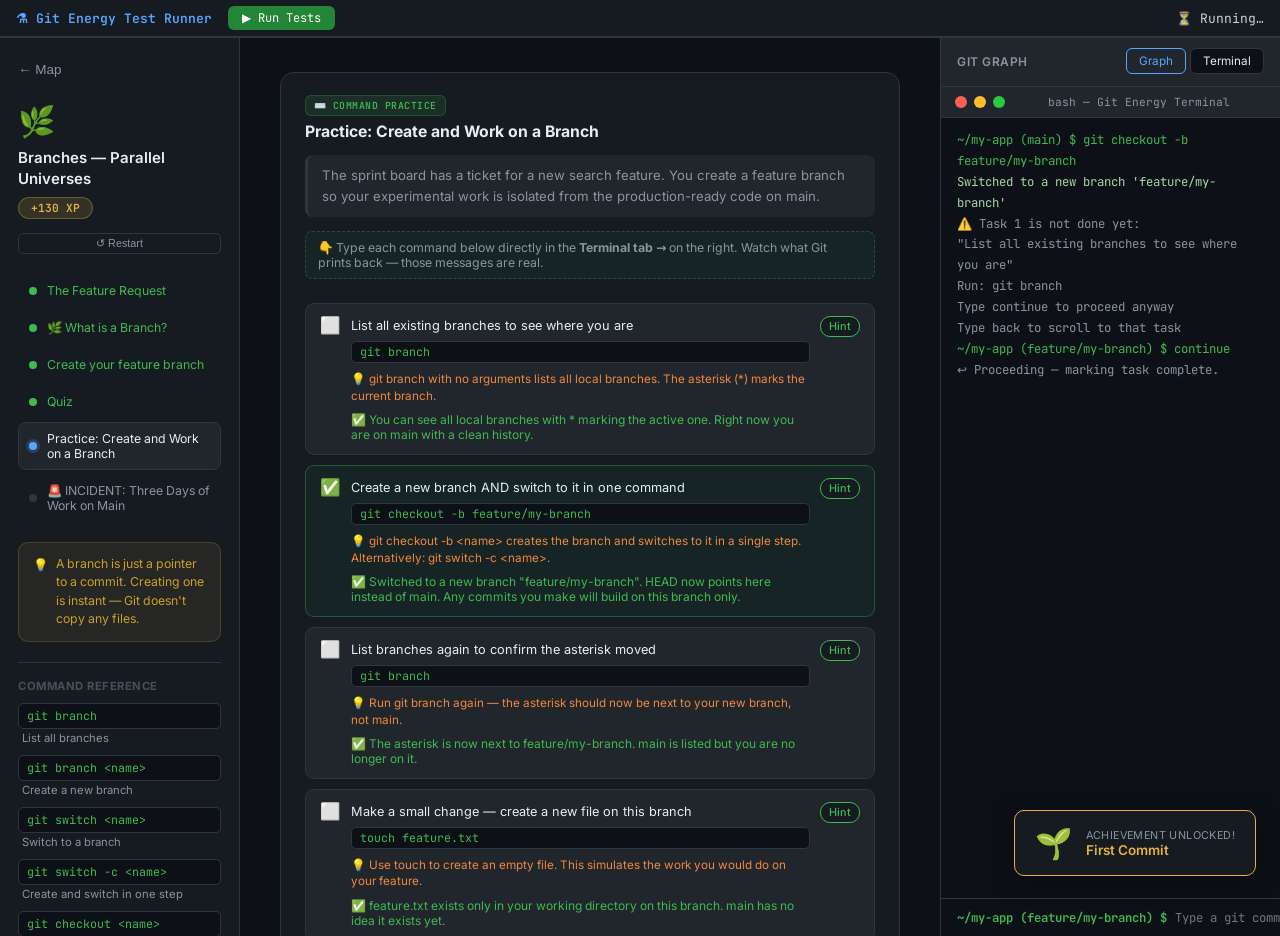
==== commit 682a72fe: "rebrand: GitQuest → Git Energy Rename the product across every user-facing surface: page title/meta," ====
--- a/tests/runner.html
+++ b/tests/runner.html
@@ -3,7 +3,7 @@
 <head>
   <meta charset="UTF-8" />
   <meta name="viewport" content="width=device-width, initial-scale=1.0" />
-  <title>GitQuest — Test Runner</title>
+  <title>Git Energy — Test Runner</title>
   <link rel="stylesheet" href="../css/style.css" />
   <style>
     /* ── Test runner banner ── */
@@ -42,7 +42,7 @@
 
 <!-- ── Test runner banner (always visible) ── -->
 <div id="gq-runner-banner">
-  <span class="banner-title">⚗ GitQuest Test Runner</span>
+  <span class="banner-title">⚗ Git Energy Test Runner</span>
   <button id="gq-run-btn" onclick="GQTest.run()">▶ Run Tests</button>
   <span class="banner-status" id="gq-banner-status">Ready — click Run Tests</span>
 </div>
@@ -244,7 +244,7 @@
               <span class="t-dot red"></span>
               <span class="t-dot yellow"></span>
               <span class="t-dot green"></span>
-              <span class="t-title">bash — GitQuest Terminal</span>
+              <span class="t-title">bash — Git Energy Terminal</span>
             </div>
             <div class="terminal-output" id="terminal-output"></div>
             <div class="terminal-input-row">
--- a/css/style.css
+++ b/css/style.css
@@ -1,6 +1,38 @@
 /* ═══════════════════════════════════════════════
-   GitQuest — Global Styles
+   Git Energy — Global Styles
    ═══════════════════════════════════════════════ */
+
+/* ── Self-hosted fonts (latin subset, woff2) ─────
+   Bundled so Git Energy works fully offline with zero
+   external requests — no Google Fonts CDN dependency. */
+@font-face {
+  font-family: 'Inter'; font-style: normal; font-weight: 300; font-display: swap;
+  src: url('../fonts/inter-latin-300-normal.woff2') format('woff2');
+}
+@font-face {
+  font-family: 'Inter'; font-style: normal; font-weight: 400; font-display: swap;
+  src: url('../fonts/inter-latin-400-normal.woff2') format('woff2');
+}
+@font-face {
+  font-family: 'Inter'; font-style: normal; font-weight: 500; font-display: swap;
+  src: url('../fonts/inter-latin-500-normal.woff2') format('woff2');
+}
+@font-face {
+  font-family: 'Inter'; font-style: normal; font-weight: 600; font-display: swap;
+  src: url('../fonts/inter-latin-600-normal.woff2') format('woff2');
+}
+@font-face {
+  font-family: 'Inter'; font-style: normal; font-weight: 700; font-display: swap;
+  src: url('../fonts/inter-latin-700-normal.woff2') format('woff2');
+}
+@font-face {
+  font-family: 'JetBrains Mono'; font-style: normal; font-weight: 400; font-display: swap;
+  src: url('../fonts/jetbrains-mono-latin-400-normal.woff2') format('woff2');
+}
+@font-face {
+  font-family: 'JetBrains Mono'; font-style: normal; font-weight: 600; font-display: swap;
+  src: url('../fonts/jetbrains-mono-latin-600-normal.woff2') format('woff2');
+}
 
 :root {
   --bg:          #0d1117;
@@ -338,6 +370,169 @@
 }
 .persona-stats span { color: var(--text-dim); font-size: .78rem; }
 
+/* ── Quiz trigger (persona screen) + recommendation ribbon ── */
+.pq-trigger {
+  display: inline-flex;
+  align-items: center;
+  gap: 8px;
+  margin-top: 14px;
+  background: var(--bg2);
+  border: 1px solid var(--border);
+  border-radius: 100px;
+  padding: 8px 18px;
+  color: var(--text-muted);
+  font-family: var(--font-main);
+  font-size: .85rem;
+  font-weight: 500;
+  cursor: pointer;
+  transition: all var(--transition);
+}
+.pq-trigger:hover {
+  border-color: var(--green);
+  color: var(--text);
+  box-shadow: 0 4px 16px rgba(63,185,80,.15);
+}
+.pq-trigger-ico { font-size: 1rem; }
+
+.persona-card.pq-recommended {
+  border-color: var(--green);
+  box-shadow: 0 0 0 1px rgba(63,185,80,.5), 0 8px 24px -8px rgba(63,185,80,.35);
+}
+.pq-ribbon {
+  background: var(--green);
+  color: #04170a;
+  font-size: .68rem;
+  font-weight: 700;
+  letter-spacing: .4px;
+  text-transform: uppercase;
+  padding: 4px 12px;
+  border-radius: 100px;
+  box-shadow: 0 4px 14px rgba(63,185,80,.45);
+}
+
+/* ═══════════════════════════════════════════════
+   PATH RECOMMENDATION QUIZ
+   ═══════════════════════════════════════════════ */
+.pq-wrap {
+  max-width: 640px;
+  margin: 0 auto;
+  padding: 8px 24px 60px;
+  width: 100%;
+}
+
+.pq-dots {
+  display: flex;
+  justify-content: center;
+  gap: 8px;
+  margin-bottom: 32px;
+}
+.pq-dot {
+  width: 8px; height: 8px;
+  border-radius: 50%;
+  background: var(--bg3);
+  border: 1px solid var(--border);
+  transition: all var(--transition);
+}
+.pq-dot.active {
+  background: var(--green);
+  border-color: var(--green);
+  box-shadow: 0 0 10px rgba(63,185,80,.6);
+  width: 22px;
+  border-radius: 4px;
+}
+.pq-dot.done { background: var(--green); border-color: var(--green); }
+
+.pq-question-area, .pq-result { display: none; }
+.pq-question-area.active, .pq-result.active { display: block; animation: fadeIn .3s ease; }
+
+.pq-counter {
+  text-align: center;
+  font-family: var(--font-mono);
+  font-size: .78rem;
+  color: var(--text-dim);
+  margin-bottom: 10px;
+}
+.pq-question-text {
+  text-align: center;
+  font-size: 1.35rem;
+  font-weight: 700;
+  margin-bottom: 28px;
+  line-height: 1.4;
+}
+.pq-answers {
+  display: flex;
+  flex-direction: column;
+  gap: 12px;
+}
+.pq-answer {
+  text-align: left;
+  background: var(--bg2);
+  border: 1px solid var(--border);
+  border-radius: var(--radius-lg);
+  padding: 16px 20px;
+  color: var(--text);
+  font-family: var(--font-main);
+  font-size: .95rem;
+  line-height: 1.5;
+  cursor: pointer;
+  transition: all var(--transition);
+}
+.pq-answer:hover {
+  border-color: var(--green);
+  background: var(--bg3);
+  transform: translateX(4px);
+}
+
+.pq-result-card {
+  text-align: center;
+  background: var(--bg2);
+  border: 1px solid var(--border);
+  border-top: 3px solid var(--green);
+  border-radius: var(--radius-lg);
+  padding: 40px 32px;
+  box-shadow: 0 8px 30px -12px rgba(0,0,0,.5);
+}
+.pq-result-card.beginner     { border-top-color: var(--beginner); }
+.pq-result-card.intermediate { border-top-color: var(--inter); }
+.pq-result-card.expert       { border-top-color: var(--expert); }
+.pq-result-card.innovator    { border-top-color: var(--innovator); }
+
+.pq-result-badge { font-size: 3rem; margin-bottom: 12px; }
+.pq-result-card.beginner     .pq-result-badge { filter: drop-shadow(0 0 20px var(--beginner)); }
+.pq-result-card.intermediate .pq-result-badge { filter: drop-shadow(0 0 20px var(--inter)); }
+.pq-result-card.expert       .pq-result-badge { filter: drop-shadow(0 0 20px var(--expert)); }
+.pq-result-card.innovator    .pq-result-badge { filter: drop-shadow(0 0 20px var(--innovator)); }
+
+.pq-result-card .pq-result-tag { margin-bottom: 16px; font-size: .78rem; padding: 4px 14px; }
+.pq-result-title { font-size: 1.6rem; font-weight: 800; margin-bottom: 12px; letter-spacing: -.5px; }
+.pq-result-desc {
+  color: var(--text-muted);
+  font-size: 1rem;
+  line-height: 1.65;
+  max-width: 440px;
+  margin: 0 auto 28px;
+}
+.pq-result-actions { display: flex; flex-wrap: wrap; justify-content: center; gap: 12px; }
+
+.pq-retake {
+  display: block;
+  margin: 20px auto 0;
+  background: none;
+  border: none;
+  color: var(--text-dim);
+  font-size: .85rem;
+  cursor: pointer;
+  transition: color var(--transition);
+}
+.pq-retake:hover { color: var(--text-muted); }
+
+@media (max-width: 560px) {
+  .pq-wrap { padding: 8px 16px 48px; }
+  .pq-question-text { font-size: 1.15rem; }
+  .pq-result-card { padding: 32px 22px; }
+  .pq-result-actions { flex-direction: column; align-items: stretch; }
+}
+
 /* ═══════════════════════════════════════════════
    WORLD MAP
    ═══════════════════════════════════════════════ */
@@ -1077,8 +1272,12 @@
   animation: tabPulse 1.2s ease 3;
 }
 
-.viz-panel { display: none; flex-direction: column; flex: 1; overflow: hidden; }
+.viz-panel { display: none; flex-direction: column; flex: 1; overflow-y: auto; overflow-x: hidden; }
 .viz-panel.active { display: flex; }
+/* Thin scrollbar so tall graphs (5+ commits) don't clip */
+.viz-panel::-webkit-scrollbar { width: 4px; }
+.viz-panel::-webkit-scrollbar-thumb { background: rgba(255,255,255,.12); border-radius: 2px; }
+.viz-panel::-webkit-scrollbar-track { background: transparent; }
 
 /* ─── Panel hint — contextual pointer inside lesson stage ─── */
 /* Panel hints — same visual style as .tp-pointer (dashed border, muted) */
@@ -2876,3 +3075,1061 @@
   font-style: italic;
 }
 
+
+/* ═══════════════════════════════════════════════
+   LANDING PAGE
+   ═══════════════════════════════════════════════ */
+
+#screen-landing {
+  position: relative;
+  background: radial-gradient(ellipse 80% 50% at 50% 0%, #0a1f1a 0%, var(--bg) 60%);
+  /* clip (not hidden) avoids creating a scroll container, which would
+     force overflow-y:auto and break position:sticky on the reveal stage */
+  overflow-x: clip;
+  scroll-padding-top: 72px;
+}
+
+#screen-landing .stars { position: fixed; }
+
+#screen-landing section,
+#screen-landing header,
+#screen-landing footer {
+  position: relative;
+  z-index: 1;
+}
+
+#lp-top, #lp-features, #lp-paths, #lp-how {
+  scroll-margin-top: 76px;
+}
+
+/* ── Nav ───────────────────────────────────────── */
+.lp-nav {
+  position: sticky;
+  top: 0;
+  z-index: 50;
+  background: rgba(13, 17, 23, .78);
+  backdrop-filter: blur(10px);
+  -webkit-backdrop-filter: blur(10px);
+  border-bottom: 1px solid var(--border);
+}
+
+.lp-nav-inner {
+  max-width: 1160px;
+  margin: 0 auto;
+  padding: 14px 24px;
+  display: flex;
+  align-items: center;
+  justify-content: space-between;
+  gap: 24px;
+}
+
+.lp-brand {
+  display: flex;
+  align-items: center;
+  gap: 8px;
+  text-decoration: none;
+  color: var(--text);
+}
+
+.lp-brand-glyph {
+  font-family: var(--font-mono);
+  color: var(--green);
+  font-size: 1.3rem;
+  filter: drop-shadow(0 0 10px rgba(63,185,80,.7));
+}
+
+.lp-brand-name { font-weight: 700; font-size: 1.1rem; letter-spacing: -.3px; }
+
+.lp-nav-links {
+  display: flex;
+  align-items: center;
+  gap: 28px;
+  margin-left: auto;
+  margin-right: 28px;
+}
+
+.lp-nav-links a {
+  color: var(--text-muted);
+  text-decoration: none;
+  font-size: .92rem;
+  font-weight: 500;
+  transition: color var(--transition);
+  cursor: pointer;
+}
+
+.lp-nav-links a:hover { color: var(--text); }
+
+.lp-nav-ghost { color: var(--text-muted); }
+
+/* ── Hero ──────────────────────────────────────── */
+.lp-hero {
+  max-width: 1160px;
+  margin: 0 auto;
+  width: 100%;
+  padding: 72px 24px 64px;
+  display: grid;
+  grid-template-columns: 1.05fr .95fr;
+  gap: 56px;
+  align-items: center;
+}
+
+.lp-hero-copy { max-width: 560px; }
+
+.lp-badge {
+  display: inline-flex;
+  align-items: center;
+  gap: 6px;
+  background: var(--bg2);
+  border: 1px solid var(--border);
+  border-radius: 100px;
+  padding: 6px 16px;
+  font-size: .82rem;
+  color: var(--text-muted);
+  margin-bottom: 22px;
+}
+
+.lp-hero-title {
+  font-size: clamp(2.4rem, 5vw, 4rem);
+  font-weight: 800;
+  letter-spacing: -2px;
+  line-height: 1.05;
+  margin-bottom: 20px;
+}
+
+.lp-hero-title .accent { color: var(--green); }
+
+.lp-hero-sub {
+  color: var(--text-muted);
+  font-size: 1.1rem;
+  line-height: 1.6;
+  margin-bottom: 32px;
+}
+
+.lp-hero-actions {
+  display: flex;
+  flex-wrap: wrap;
+  gap: 14px;
+  margin-bottom: 28px;
+}
+
+.lp-hero-trust {
+  display: flex;
+  flex-wrap: wrap;
+  gap: 20px;
+  color: var(--text-dim);
+  font-size: .85rem;
+}
+
+/* ── Hero visual: terminal + graph ────────────── */
+.lp-hero-visual {
+  display: flex;
+  flex-direction: column;
+  gap: 18px;
+}
+
+.lp-term {
+  background: var(--bg2);
+  border: 1px solid var(--border);
+  border-radius: var(--radius-lg);
+  box-shadow: var(--shadow), 0 0 60px rgba(63,185,80,.08);
+  overflow: hidden;
+}
+
+.lp-term-bar {
+  display: flex;
+  align-items: center;
+  gap: 7px;
+  padding: 11px 14px;
+  background: var(--bg3);
+  border-bottom: 1px solid var(--border);
+}
+
+.lp-dot { width: 10px; height: 10px; border-radius: 50%; display: inline-block; }
+.lp-dot-r { background: var(--red); }
+.lp-dot-y { background: var(--yellow); }
+.lp-dot-g { background: var(--green); }
+
+.lp-term-title {
+  margin-left: 8px;
+  font-family: var(--font-mono);
+  font-size: .74rem;
+  color: var(--text-dim);
+}
+
+.lp-term-body {
+  padding: 18px 16px;
+  font-family: var(--font-mono);
+  font-size: .82rem;
+  line-height: 1.9;
+  color: var(--text);
+}
+
+.lp-tp { color: var(--green); font-weight: 700; margin-right: 6px; }
+.lp-tmuted { color: var(--text-dim); }
+.lp-tgreen { color: var(--green); }
+
+.lp-xp {
+  display: inline-block;
+  background: var(--green-dim);
+  color: var(--yellow);
+  border: 1px solid rgba(227,179,65,.35);
+  border-radius: 100px;
+  padding: 1px 10px;
+  font-size: .72rem;
+  font-weight: 700;
+}
+
+.lp-caret {
+  display: inline-block;
+  color: var(--green);
+  animation: lp-blink 1s step-end infinite;
+}
+
+@keyframes lp-blink { 50% { opacity: 0; } }
+
+.lp-graph {
+  position: relative;
+  background: var(--bg2);
+  border: 1px solid var(--border);
+  border-radius: var(--radius-lg);
+  padding: 14px 16px 10px;
+  box-shadow: var(--shadow);
+}
+
+.lp-edge { stroke: var(--border); stroke-width: 2; }
+.lp-edge-b { stroke: var(--blue); opacity: .55; }
+
+.lp-node { fill: var(--green); stroke: var(--bg2); stroke-width: 3; }
+.lp-node-b { fill: var(--blue); }
+.lp-node-head {
+  fill: var(--green);
+  stroke: var(--bg2);
+  stroke-width: 3;
+  filter: drop-shadow(0 0 6px rgba(63,185,80,.9));
+}
+
+.lp-graph-label {
+  position: absolute;
+  top: 12px;
+  right: 14px;
+  font-family: var(--font-mono);
+  font-size: .68rem;
+  color: var(--text-dim);
+  background: var(--bg3);
+  border: 1px solid var(--border);
+  border-radius: 100px;
+  padding: 2px 10px;
+}
+
+/* ── Stats strip ───────────────────────────────── */
+.lp-stats {
+  max-width: 1160px;
+  margin: 0 auto;
+  width: 100%;
+  padding: 0 24px 64px;
+  display: grid;
+  grid-template-columns: repeat(4, 1fr);
+  gap: 16px;
+}
+
+.lp-stat {
+  background: var(--bg2);
+  border: 1px solid var(--border);
+  border-radius: var(--radius-lg);
+  padding: 22px 20px;
+  text-align: center;
+  transition: transform var(--transition), border-color var(--transition);
+}
+
+.lp-stat:hover { transform: translateY(-3px); border-color: var(--green); }
+
+.lp-stat-ico { display: block; font-size: 1.8rem; margin-bottom: 10px; }
+.lp-stat b { display: block; font-size: 1.02rem; margin-bottom: 6px; }
+.lp-stat small { display: block; color: var(--text-muted); font-size: .82rem; line-height: 1.5; }
+
+/* ── Sections ──────────────────────────────────── */
+.lp-section {
+  padding: 72px 24px;
+}
+
+.lp-section > * {
+  max-width: 1160px;
+  margin-left: auto;
+  margin-right: auto;
+}
+
+.lp-section-alt {
+  background: linear-gradient(180deg, var(--bg2) 0%, var(--bg) 100%);
+  border-top: 1px solid var(--border);
+  border-bottom: 1px solid var(--border);
+}
+
+.lp-section-head {
+  text-align: center;
+  margin-bottom: 44px;
+}
+
+.lp-section-head h2 {
+  font-size: clamp(1.7rem, 3.4vw, 2.4rem);
+  font-weight: 800;
+  letter-spacing: -1px;
+  margin-bottom: 12px;
+}
+
+.lp-section-head h2 .accent { color: var(--green); }
+
+.lp-section-head p {
+  color: var(--text-muted);
+  font-size: 1.02rem;
+  max-width: 520px;
+  margin: 0 auto;
+}
+
+/* ── Feature grid ──────────────────────────────── */
+.lp-feature-grid {
+  display: grid;
+  grid-template-columns: repeat(3, 1fr);
+  gap: 20px;
+}
+
+.lp-card {
+  background: var(--bg2);
+  border: 1px solid var(--border);
+  border-radius: var(--radius-lg);
+  padding: 26px 24px;
+  transition: transform var(--transition), border-color var(--transition), box-shadow var(--transition);
+}
+
+.lp-card:hover {
+  transform: translateY(-4px);
+  border-color: var(--green);
+  box-shadow: 0 8px 30px rgba(63,185,80,.14);
+}
+
+.lp-card-ico {
+  width: 52px;
+  height: 52px;
+  display: flex;
+  align-items: center;
+  justify-content: center;
+  font-size: 1.5rem;
+  background: var(--green-dim);
+  border-radius: var(--radius);
+  margin-bottom: 16px;
+}
+
+.lp-card h3 { font-size: 1.08rem; font-weight: 700; margin-bottom: 8px; }
+.lp-card p { color: var(--text-muted); font-size: .9rem; line-height: 1.6; }
+
+/* ── Path grid ─────────────────────────────────── */
+.lp-path-grid {
+  display: grid;
+  grid-template-columns: repeat(4, 1fr);
+  gap: 18px;
+}
+
+.lp-path {
+  background: var(--bg2);
+  border: 1px solid var(--border);
+  border-top: 3px solid var(--border);
+  border-radius: var(--radius-lg);
+  padding: 22px 20px;
+  transition: transform var(--transition), box-shadow var(--transition);
+}
+
+.lp-path:hover { transform: translateY(-4px); }
+
+.lp-path-top {
+  display: flex;
+  align-items: center;
+  justify-content: space-between;
+  margin-bottom: 14px;
+}
+
+.lp-path-ico { font-size: 1.5rem; }
+
+.lp-path-count {
+  font-family: var(--font-mono);
+  font-size: .68rem;
+  color: var(--text-muted);
+  background: var(--bg3);
+  border: 1px solid var(--border);
+  border-radius: 100px;
+  padding: 3px 10px;
+}
+
+.lp-path h3 { font-size: 1.1rem; font-weight: 700; margin-bottom: 8px; }
+
+.lp-path-tag {
+  font-style: italic;
+  color: var(--text-dim);
+  font-size: .82rem;
+  margin-bottom: 10px;
+}
+
+.lp-path p:last-child { color: var(--text-muted); font-size: .87rem; line-height: 1.55; }
+
+.lp-path-beginner { border-top-color: var(--beginner); }
+.lp-path-beginner:hover { box-shadow: 0 8px 30px rgba(63,185,80,.16); border-color: var(--beginner); }
+.lp-path-beginner .lp-path-count { color: var(--beginner); }
+
+.lp-path-inter { border-top-color: var(--inter); }
+.lp-path-inter:hover { box-shadow: 0 8px 30px rgba(88,166,255,.16); border-color: var(--inter); }
+.lp-path-inter .lp-path-count { color: var(--inter); }
+
+.lp-path-expert { border-top-color: var(--expert); }
+.lp-path-expert:hover { box-shadow: 0 8px 30px rgba(240,136,62,.16); border-color: var(--expert); }
+.lp-path-expert .lp-path-count { color: var(--expert); }
+
+.lp-path-innovator { border-top-color: var(--innovator); }
+.lp-path-innovator:hover { box-shadow: 0 8px 30px rgba(210,168,255,.16); border-color: var(--innovator); }
+.lp-path-innovator .lp-path-count { color: var(--innovator); }
+
+/* ── Steps ─────────────────────────────────────── */
+.lp-steps {
+  display: flex;
+  align-items: flex-start;
+  justify-content: center;
+  gap: 24px;
+}
+
+.lp-step {
+  flex: 1;
+  max-width: 300px;
+  text-align: center;
+}
+
+.lp-step-num {
+  width: 40px;
+  height: 40px;
+  border-radius: 50%;
+  background: var(--green);
+  color: #000;
+  font-weight: 800;
+  font-size: 1.1rem;
+  display: flex;
+  align-items: center;
+  justify-content: center;
+  margin: 0 auto 16px;
+  box-shadow: 0 0 20px rgba(63,185,80,.4);
+}
+
+.lp-step h3 { font-size: 1.02rem; font-weight: 700; margin-bottom: 8px; }
+.lp-step p { color: var(--text-muted); font-size: .88rem; line-height: 1.55; }
+
+.lp-step-arrow {
+  color: var(--text-dim);
+  font-size: 1.4rem;
+  padding-top: 8px;
+  flex-shrink: 0;
+}
+
+/* ── Persona grid ──────────────────────────────── */
+.lp-persona-grid {
+  display: grid;
+  grid-template-columns: repeat(4, 1fr);
+  gap: 16px;
+}
+
+.lp-persona {
+  background: var(--bg2);
+  border: 1px solid var(--border);
+  border-radius: var(--radius);
+  padding: 20px 16px;
+  text-align: center;
+  transition: border-color var(--transition), transform var(--transition);
+}
+
+.lp-persona:hover { transform: translateY(-3px); border-color: var(--text-muted); }
+.lp-persona span { display: block; font-size: 1.6rem; margin-bottom: 10px; }
+.lp-persona b { display: block; font-size: .92rem; margin-bottom: 6px; }
+.lp-persona small { display: block; color: var(--text-muted); font-size: .78rem; line-height: 1.5; }
+
+/* ── Final CTA ─────────────────────────────────── */
+.lp-cta {
+  position: relative;
+  text-align: center;
+  padding: 100px 24px;
+  overflow: hidden;
+}
+
+.lp-cta-glow {
+  position: absolute;
+  top: 50%;
+  left: 50%;
+  width: 700px;
+  height: 400px;
+  transform: translate(-50%, -50%);
+  background: radial-gradient(ellipse 50% 50% at 50% 50%, rgba(63,185,80,.22) 0%, transparent 70%);
+  filter: blur(20px);
+  pointer-events: none;
+  z-index: -1;
+}
+
+.lp-cta h2 {
+  position: relative;
+  font-size: clamp(1.9rem, 4vw, 2.8rem);
+  font-weight: 800;
+  letter-spacing: -1px;
+  margin-bottom: 12px;
+}
+
+.lp-cta p {
+  position: relative;
+  color: var(--text-muted);
+  font-size: 1.05rem;
+  margin-bottom: 32px;
+}
+
+.lp-cta .lp-hero-actions { justify-content: center; margin-bottom: 0; position: relative; }
+
+/* ── Footer ────────────────────────────────────── */
+.lp-footer {
+  text-align: center;
+  padding: 40px 24px 48px;
+  border-top: 1px solid var(--border);
+  color: var(--text-dim);
+}
+
+.lp-footer-brand {
+  font-weight: 700;
+  font-size: 1.05rem;
+  color: var(--text);
+  margin-bottom: 8px;
+  display: flex;
+  align-items: center;
+  justify-content: center;
+  gap: 6px;
+}
+
+.lp-footer-brand .accent { color: var(--green); }
+
+.lp-footer-sub { font-size: .85rem; margin-bottom: 18px; }
+
+.lp-footer-links {
+  display: flex;
+  justify-content: center;
+  gap: 22px;
+  flex-wrap: wrap;
+}
+
+.lp-footer-links a {
+  color: var(--text-muted);
+  text-decoration: none;
+  font-size: .85rem;
+  transition: color var(--transition);
+}
+
+.lp-footer-links a:hover { color: var(--green); }
+
+/* ── Responsive ────────────────────────────────── */
+@media (max-width: 860px) {
+  .lp-nav-links { display: none; }
+
+  .lp-hero {
+    grid-template-columns: 1fr;
+    padding: 48px 20px 48px;
+    gap: 40px;
+  }
+
+  .lp-hero-copy { max-width: none; }
+
+  .lp-stats { grid-template-columns: repeat(2, 1fr); padding: 0 20px 48px; }
+
+  .lp-section { padding: 56px 20px; }
+
+  .lp-feature-grid { grid-template-columns: repeat(2, 1fr); }
+
+  .lp-path-grid { grid-template-columns: repeat(2, 1fr); }
+
+  .lp-persona-grid { grid-template-columns: repeat(2, 1fr); }
+
+  .lp-steps { flex-direction: column; align-items: center; gap: 32px; }
+  .lp-step { max-width: 380px; }
+  .lp-step-arrow { display: none; }
+
+  .lp-cta { padding: 72px 20px; }
+}
+
+@media (max-width: 560px) {
+  .lp-nav-inner { padding: 12px 16px; }
+  .lp-brand-name { font-size: 1rem; }
+
+  .lp-hero { padding: 36px 16px 40px; }
+  .lp-hero-title { letter-spacing: -1px; }
+  .lp-hero-actions { flex-direction: column; align-items: stretch; }
+  .lp-hero-actions .btn { justify-content: center; }
+  .lp-hero-trust { flex-direction: column; gap: 8px; }
+
+  .lp-hero-visual { gap: 14px; }
+
+  .lp-stats { grid-template-columns: 1fr; padding: 0 16px 40px; }
+
+  .lp-section { padding: 48px 16px; }
+  .lp-section-head { margin-bottom: 32px; }
+
+  .lp-feature-grid { grid-template-columns: 1fr; }
+  .lp-path-grid { grid-template-columns: 1fr; }
+  .lp-persona-grid { grid-template-columns: 1fr; }
+
+  .lp-cta { padding: 56px 16px; }
+  .lp-cta .lp-hero-actions { flex-direction: column; align-items: stretch; }
+
+  .lp-footer-links { gap: 14px 18px; }
+}
+
+/* ═══════════════════════════════════════════════
+   LANDING — PREMIUM UI PASS
+   Friendly · hi-tech · premium. Glassmorphism, an
+   animated aurora + tech-grid backdrop, a signature
+   green→teal→blue gradient, and soft micro-interactions.
+   Everything is scoped to #screen-landing so the in-app
+   game screens are completely untouched.
+   ═══════════════════════════════════════════════ */
+#screen-landing {
+  --grad-hero:  linear-gradient(115deg, #8affc1 0%, #3fb950 26%, #22e0c3 58%, #58a6ff 100%);
+  --grad-brand: linear-gradient(120deg, #3fb950, #22e0c3 55%, #58a6ff);
+  --grad-btn:   linear-gradient(135deg, #46cf60 0%, #21d3a6 100%);
+  --glass-bg:        rgba(22, 27, 34, .55);
+  --glass-brd:       rgba(255, 255, 255, .08);
+  --glass-brd-hi:    rgba(255, 255, 255, .16);
+  --ring:            rgba(63, 185, 80, .28);
+  --radius-xl: 20px;
+  background: #0a0e14;
+  isolation: isolate;
+}
+
+/* Aurora mesh — fixed for a subtle parallax depth */
+#screen-landing::before {
+  content: ''; position: fixed; inset: -12%;
+  z-index: 0; pointer-events: none;
+  background:
+    radial-gradient(38% 40% at 12% 8%,  rgba(63,185,80,.22),  transparent 70%),
+    radial-gradient(34% 38% at 88% 12%, rgba(34,224,195,.17), transparent 70%),
+    radial-gradient(46% 46% at 80% 84%, rgba(88,166,255,.16), transparent 72%),
+    radial-gradient(40% 42% at 18% 88%, rgba(188,140,255,.12), transparent 72%);
+  filter: blur(28px) saturate(1.15);
+  animation: lp-aurora 24s ease-in-out infinite alternate;
+}
+@keyframes lp-aurora {
+  0%   { transform: translate3d(0, 0, 0)    scale(1); }
+  50%  { transform: translate3d(0, -2%, 0)  scale(1.06); }
+  100% { transform: translate3d(0, 1.5%, 0) scale(1.02); }
+}
+
+/* Faint tech grid, faded toward the edges */
+#screen-landing::after {
+  content: ''; position: fixed; inset: 0;
+  z-index: 0; pointer-events: none;
+  background-image:
+    linear-gradient(rgba(255,255,255,.028) 1px, transparent 1px),
+    linear-gradient(90deg, rgba(255,255,255,.028) 1px, transparent 1px);
+  background-size: 46px 46px;
+  mask-image: radial-gradient(ellipse 92% 72% at 50% 0%, #000 28%, transparent 82%);
+  -webkit-mask-image: radial-gradient(ellipse 92% 72% at 50% 0%, #000 28%, transparent 82%);
+}
+
+/* ── Nav — deeper glass ── */
+#screen-landing .lp-nav {
+  background: rgba(10, 14, 20, .55);
+  -webkit-backdrop-filter: blur(18px) saturate(1.4);
+  backdrop-filter: blur(18px) saturate(1.4);
+  border-bottom: 1px solid var(--glass-brd);
+}
+#screen-landing .lp-brand-glyph {
+  filter: drop-shadow(0 0 12px rgba(34,224,195,.7));
+}
+
+/* ── Gradient type ── */
+#screen-landing .lp-hero-title .accent,
+#screen-landing .lp-section-head h2 .accent,
+#screen-landing .lp-brand-name .accent,
+#screen-landing .lp-cta h2 .accent {
+  background: var(--grad-hero);
+  -webkit-background-clip: text;
+  background-clip: text;
+  -webkit-text-fill-color: transparent;
+  color: transparent;
+}
+#screen-landing .lp-hero-title { letter-spacing: -2.5px; }
+
+/* ── Glass surfaces ── */
+#screen-landing .lp-stat,
+#screen-landing .lp-card,
+#screen-landing .lp-persona,
+#screen-landing .lp-term,
+#screen-landing .lp-graph {
+  background: var(--glass-bg);
+  -webkit-backdrop-filter: blur(10px) saturate(1.2);
+  backdrop-filter: blur(10px) saturate(1.2);
+  border: 1px solid var(--glass-brd);
+  border-radius: var(--radius-xl);
+  box-shadow: 0 10px 30px -14px rgba(0,0,0,.6), inset 0 1px 0 rgba(255,255,255,.05);
+}
+
+/* Paths: glass card + a glowing gradient top-rail per level */
+#screen-landing .lp-path {
+  position: relative;
+  overflow: hidden;
+  background: var(--glass-bg);
+  -webkit-backdrop-filter: blur(10px) saturate(1.2);
+  backdrop-filter: blur(10px) saturate(1.2);
+  border: 1px solid var(--glass-brd);
+  border-radius: var(--radius-xl);
+  box-shadow: 0 10px 30px -14px rgba(0,0,0,.6), inset 0 1px 0 rgba(255,255,255,.05);
+}
+#screen-landing .lp-path::before {
+  content: ''; position: absolute; top: 0; left: 0; right: 0; height: 3px;
+  background: var(--path-color, var(--green));
+  box-shadow: 0 0 16px var(--path-color, var(--green));
+  opacity: .9;
+}
+#screen-landing .lp-path-beginner  { --path-color: var(--beginner); }
+#screen-landing .lp-path-inter      { --path-color: var(--inter); }
+#screen-landing .lp-path-expert     { --path-color: var(--expert); }
+#screen-landing .lp-path-innovator  { --path-color: var(--innovator); }
+
+/* Glass pills */
+#screen-landing .lp-badge {
+  background: var(--glass-bg);
+  border: 1px solid var(--glass-brd);
+  -webkit-backdrop-filter: blur(8px);
+  backdrop-filter: blur(8px);
+  box-shadow: inset 0 1px 0 rgba(255,255,255,.06);
+}
+#screen-landing .lp-path-count,
+#screen-landing .lp-graph-label {
+  background: rgba(255,255,255,.04);
+  border: 1px solid var(--glass-brd);
+}
+
+/* Feature icon tiles — gradient-tinted glass */
+#screen-landing .lp-card-ico {
+  background: linear-gradient(140deg, rgba(63,185,80,.24), rgba(88,166,255,.14));
+  border: 1px solid var(--glass-brd);
+  border-radius: 15px;
+  box-shadow: inset 0 1px 0 rgba(255,255,255,.1);
+}
+
+/* ── Micro-interactions ── */
+#screen-landing .lp-card,
+#screen-landing .lp-stat,
+#screen-landing .lp-persona,
+#screen-landing .lp-path {
+  transition: transform .24s ease, border-color .24s ease, box-shadow .24s ease;
+}
+#screen-landing .lp-card:hover,
+#screen-landing .lp-stat:hover,
+#screen-landing .lp-persona:hover,
+#screen-landing .lp-path:hover {
+  transform: translateY(-5px);
+  border-color: var(--glass-brd-hi);
+  box-shadow: 0 20px 44px -18px rgba(0,0,0,.72),
+              0 0 0 1px var(--ring),
+              inset 0 1px 0 rgba(255,255,255,.07);
+}
+
+/* ── Buttons — gradient CTA with a sheen sweep ── */
+#screen-landing .btn-primary {
+  position: relative;
+  overflow: hidden;
+  background: var(--grad-btn);
+  border: none;
+  color: #03130a;
+  font-weight: 600;
+  box-shadow: 0 8px 22px -8px rgba(33,211,166,.55), inset 0 1px 0 rgba(255,255,255,.38);
+}
+#screen-landing .btn-primary:hover {
+  transform: translateY(-2px);
+  background: var(--grad-btn);
+  box-shadow: 0 12px 30px -8px rgba(33,211,166,.65), inset 0 1px 0 rgba(255,255,255,.42);
+}
+#screen-landing .btn-primary::after {
+  content: ''; position: absolute; top: 0; left: -130%;
+  width: 55%; height: 100%;
+  background: linear-gradient(105deg, transparent, rgba(255,255,255,.4), transparent);
+  transform: skewX(-18deg);
+  transition: left .6s ease;
+}
+#screen-landing .btn-primary:hover::after { left: 140%; }
+
+#screen-landing .btn-secondary {
+  background: var(--glass-bg);
+  border: 1px solid var(--glass-brd);
+  -webkit-backdrop-filter: blur(8px);
+  backdrop-filter: blur(8px);
+}
+#screen-landing .btn-secondary:hover {
+  background: rgba(255,255,255,.06);
+  border-color: var(--glass-brd-hi);
+  transform: translateY(-2px);
+}
+#screen-landing .btn-lg { border-radius: 14px; }
+
+/* ── Step numbers — gradient chips ── */
+#screen-landing .lp-step-num {
+  background: var(--grad-btn);
+  color: #03130a;
+  box-shadow: 0 0 24px rgba(33,211,166,.45), inset 0 1px 0 rgba(255,255,255,.4);
+}
+
+/* ── Section rhythm ── */
+#screen-landing .lp-section-alt {
+  background: linear-gradient(180deg, rgba(255,255,255,.022), rgba(255,255,255,0));
+  border-top: 1px solid var(--glass-brd);
+  border-bottom: 1px solid var(--glass-brd);
+}
+
+/* ── Hero visual: gentle float + graph glow ── */
+#screen-landing .lp-node-head {
+  filter: drop-shadow(0 0 8px rgba(34,224,195,.95));
+}
+#screen-landing .lp-term { box-shadow: 0 24px 60px -24px rgba(0,0,0,.8), 0 0 70px -30px rgba(34,224,195,.5); }
+
+/* ── Bigger, multi-hue CTA glow ── */
+#screen-landing .lp-cta-glow {
+  width: 780px; height: 460px;
+  background:
+    radial-gradient(ellipse 50% 50% at 50% 50%, rgba(33,211,166,.26), transparent 70%),
+    radial-gradient(ellipse 62% 60% at 30% 42%, rgba(88,166,255,.16), transparent 72%);
+}
+
+@media (prefers-reduced-motion: no-preference) {
+  #screen-landing .lp-hero-visual { animation: lp-float 7s ease-in-out infinite; }
+  @keyframes lp-float { 0%, 100% { transform: translateY(0); } 50% { transform: translateY(-8px); } }
+}
+@media (prefers-reduced-motion: reduce) {
+  #screen-landing::before { animation: none; }
+  #screen-landing .lp-hero-visual { animation: none; }
+  #screen-landing .btn-primary::after { display: none; }
+}
+
+@media (max-width: 560px) {
+  #screen-landing::after { background-size: 38px 38px; }
+  #screen-landing .lp-hero-title { letter-spacing: -1.2px; }
+}
+
+/* ═══════════════════════════════════════════════
+   SCROLL REVEAL — the repo builds itself (Apple-style)
+   A tall section with a sticky, pinned stage. Scroll
+   progress is driven by js/scrollstage.js.
+   ═══════════════════════════════════════════════ */
+.lp-reveal { position: relative; height: 380vh; }
+
+.lp-rv-stage {
+  position: sticky;
+  top: 0;
+  height: 100vh;
+  overflow: hidden;
+  display: flex;
+  align-items: center;
+  justify-content: center;
+}
+
+/* Reduced-motion / static fallback: show the finished repo, no pin */
+.lp-rv-static { height: auto; }
+.lp-rv-static .lp-rv-stage { position: relative; height: 100vh; }
+
+.lp-rv-glow {
+  position: absolute;
+  top: 50%; left: 50%;
+  width: 940px; height: 640px;
+  transform: translate(-50%, -50%);
+  background:
+    radial-gradient(ellipse 44% 50% at 50% 46%, rgba(33,211,166,.24), transparent 70%),
+    radial-gradient(ellipse 50% 50% at 66% 60%, rgba(88,166,255,.16), transparent 72%),
+    radial-gradient(ellipse 40% 44% at 34% 40%, rgba(63,185,80,.18), transparent 72%);
+  filter: blur(26px);
+  pointer-events: none;
+  z-index: 0;
+  opacity: .2;
+}
+
+/* Captions crossfade near the top */
+.lp-rv-caps {
+  position: absolute;
+  top: 9vh; left: 50%;
+  transform: translateX(-50%);
+  width: min(880px, 92vw);
+  text-align: center;
+  z-index: 3;
+  pointer-events: none;
+}
+.lp-rv-cap { position: absolute; left: 0; right: 0; top: 0; opacity: 0; }
+.lp-rv-kicker {
+  display: inline-block;
+  font-family: var(--font-mono);
+  font-size: .78rem;
+  letter-spacing: 2.5px;
+  text-transform: uppercase;
+  color: #22e0c3;
+  margin-bottom: 12px;
+}
+.lp-rv-cap h2 {
+  font-size: clamp(1.6rem, 4vw, 3rem);
+  font-weight: 800;
+  letter-spacing: -1.2px;
+  line-height: 1.1;
+}
+
+/* The "product": a git graph that draws itself */
+.lp-rv-graph-wrap {
+  position: relative;
+  z-index: 2;
+  width: min(840px, 92vw);
+  margin: 0 auto;
+}
+.lp-rv-graph { width: 100%; height: auto; display: block; overflow: visible; }
+
+.lp-rv-edge {
+  stroke: var(--green);
+  stroke-width: 3.5;
+  stroke-linecap: round;
+  stroke-dasharray: 1;
+  stroke-dashoffset: 1;
+  opacity: 0;
+  filter: drop-shadow(0 0 6px rgba(63,185,80,.5));
+}
+.lp-rv-edge.lp-b   { stroke: var(--blue); filter: drop-shadow(0 0 6px rgba(88,166,255,.5)); }
+.lp-rv-edge.lp-mrg { stroke: #22e0c3;     filter: drop-shadow(0 0 7px rgba(34,224,195,.6)); }
+
+.lp-rv-node {
+  fill: var(--green);
+  stroke: #0a0e14;
+  stroke-width: 4;
+  opacity: 0;
+  transform: scale(.4);
+  transform-box: fill-box;
+  transform-origin: center;
+  filter: drop-shadow(0 0 8px rgba(63,185,80,.6));
+}
+.lp-rv-node.lp-b    { fill: var(--blue);  filter: drop-shadow(0 0 8px rgba(88,166,255,.6)); }
+.lp-rv-node.lp-mrg  { fill: #22e0c3;      filter: drop-shadow(0 0 10px rgba(34,224,195,.7)); }
+.lp-rv-node.lp-head { fill: #22e0c3;      filter: drop-shadow(0 0 16px rgba(34,224,195,.95)); }
+
+.lp-rv-glabel {
+  fill: var(--text-dim);
+  font-family: var(--font-mono);
+  font-size: 15px;
+  opacity: 0;
+}
+
+.lp-rv-brand {
+  position: absolute;
+  left: 0; right: 0;
+  bottom: -8px;
+  text-align: center;
+  font-size: clamp(1.4rem, 3vw, 2.1rem);
+  font-weight: 800;
+  letter-spacing: -1px;
+  opacity: 0;
+}
+.lp-rv-brand .accent {
+  background: var(--grad-hero);
+  -webkit-background-clip: text; background-clip: text;
+  -webkit-text-fill-color: transparent; color: transparent;
+}
+
+/* Live terminal, docked bottom */
+.lp-rv-term {
+  position: absolute;
+  bottom: 8vh; left: 50%;
+  transform: translateX(-50%);
+  width: min(520px, 92vw);
+  background: var(--glass-bg);
+  -webkit-backdrop-filter: blur(12px) saturate(1.2);
+  backdrop-filter: blur(12px) saturate(1.2);
+  border: 1px solid var(--glass-brd);
+  border-radius: var(--radius-xl);
+  overflow: hidden;
+  z-index: 3;
+  box-shadow: 0 24px 60px -24px rgba(0,0,0,.85);
+}
+.lp-rv-term-bar {
+  display: flex; align-items: center; gap: 7px;
+  padding: 10px 14px;
+  background: rgba(255,255,255,.03);
+  border-bottom: 1px solid var(--glass-brd);
+}
+.lp-rv-term-body {
+  padding: 14px 16px;
+  font-family: var(--font-mono);
+  font-size: .8rem;
+  line-height: 1.85;
+}
+.lp-rv-term-body p { opacity: 0; white-space: nowrap; }
+
+/* HUD assembles at the end */
+.lp-rv-hud {
+  position: absolute;
+  top: 11vh;
+  right: max(24px, 6vw);
+  z-index: 3;
+  display: flex;
+  flex-direction: column;
+  align-items: flex-end;
+  gap: 10px;
+}
+.lp-rv-xp {
+  font-family: var(--font-mono);
+  font-weight: 800;
+  font-size: 1.35rem;
+  color: #03130a;
+  background: var(--grad-btn);
+  padding: 6px 16px;
+  border-radius: 100px;
+  opacity: 0;
+  box-shadow: 0 0 26px rgba(33,211,166,.5), inset 0 1px 0 rgba(255,255,255,.4);
+}
+.lp-rv-ach {
+  font-size: .82rem;
+  font-weight: 600;
+  background: var(--glass-bg);
+  border: 1px solid var(--glass-brd);
+  -webkit-backdrop-filter: blur(8px);
+  backdrop-filter: blur(8px);
+  padding: 7px 14px;
+  border-radius: 100px;
+  opacity: 0;
+}
+
+/* Scroll progress rail, docked bottom-center */
+.lp-rv-progress {
+  position: absolute;
+  bottom: 26px; left: 50%;
+  transform: translateX(-50%);
+  width: min(220px, 50vw);
+  height: 3px;
+  background: rgba(255,255,255,.1);
+  border-radius: 3px;
+  overflow: hidden;
+  z-index: 4;
+}
+.lp-rv-progress span {
+  display: block;
+  height: 100%;
+  width: 100%;
+  background: var(--grad-btn);
+  transform: scaleX(0);
+  transform-origin: left;
+}
+
+@media (max-width: 860px) {
+  .lp-reveal { height: 360vh; }
+  .lp-rv-term { width: min(460px, 92vw); }
+  .lp-rv-hud { top: 9vh; }
+}
+@media (max-width: 560px) {
+  .lp-reveal { height: 340vh; }
+  .lp-rv-caps { top: 7vh; }
+  .lp-rv-cap h2 { font-size: clamp(1.4rem, 6vw, 2rem); }
+  .lp-rv-graph-wrap { width: 94vw; }
+  .lp-rv-term { bottom: 6vh; font-size: .74rem; }
+  .lp-rv-term-body { font-size: .72rem; }
+  .lp-rv-hud { top: auto; bottom: 14vh; right: 50%; transform: translateX(50%); align-items: center; }
+  .lp-rv-xp { font-size: 1.15rem; }
+}
+@media (prefers-reduced-motion: reduce) {
+  .lp-reveal { height: auto; }
+  .lp-rv-stage { position: relative; height: 100vh; }
+}
